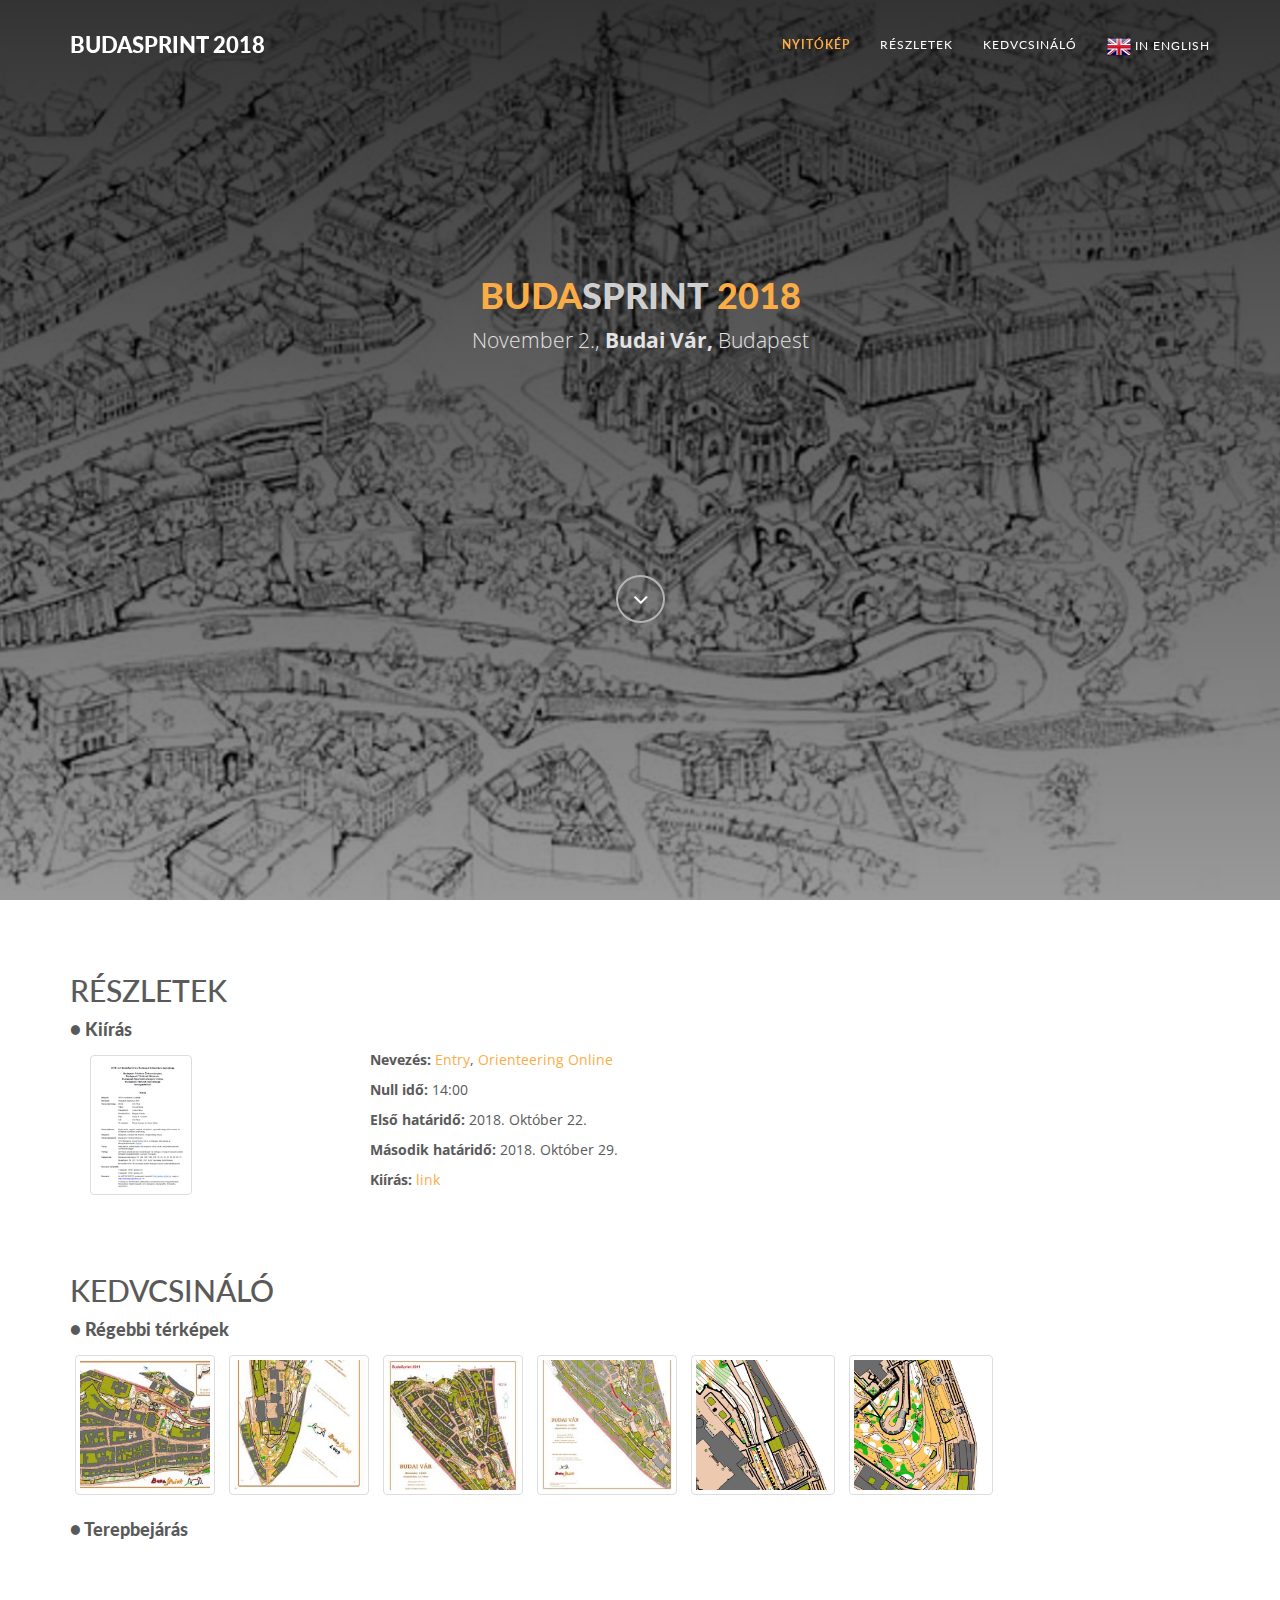
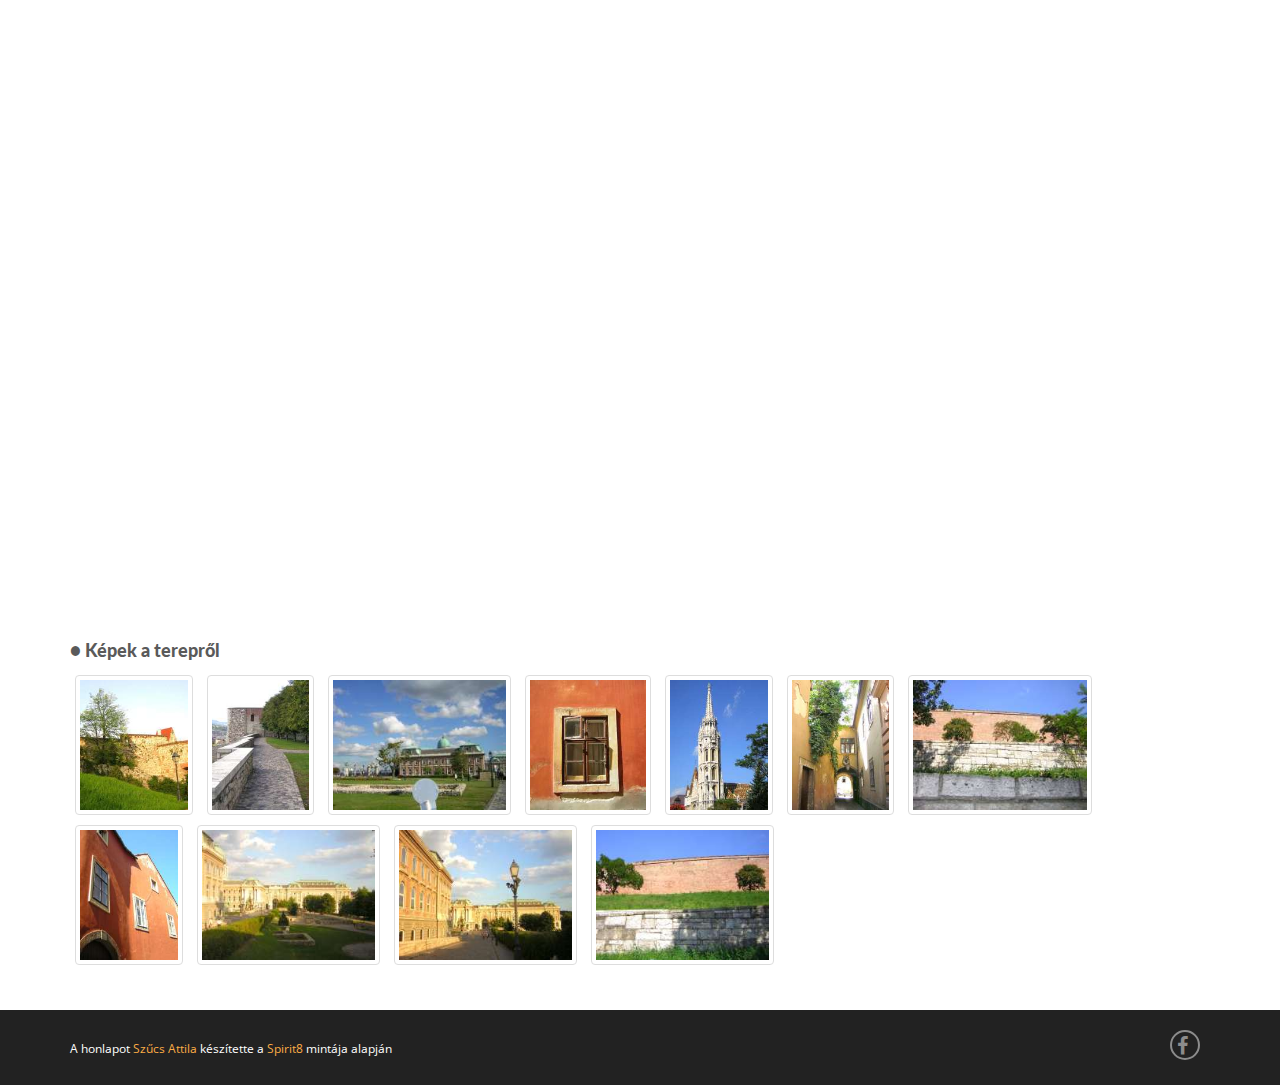
==== magyar.html @ cf98132f "Add bulletin1" ====
<!DOCTYPE html>
<html lang="en">
  <head>
    <!-- Basic Page Needs
    ================================================== -->
    <meta charset="utf-8">
    <!--[if IE]><meta http-equiv="x-ua-compatible" content="IE=9" /><![endif]-->
    <meta name="viewport" content="width=device-width, initial-scale=1">
    <title>Budasprint 2018</title>
    <meta name="description" content="Budasprint: kétévente megrendezett tájfutó verseny a Budai várban. Szervező: Hidekúti Spartacus SKE (HSP)">
    <meta name="keywords" content="orienteering, tájfutás, HSP, Hidegkúti Spartacus, Budasprint">
    <meta name="author" content="medvekoma.net">
    
    <!-- Favicons
    ================================================== -->
    <link rel="shortcut icon" href="img/favicon.ico" type="image/x-icon">
    <link rel="apple-touch-icon" href="img/apple-touch-icon.png">
    <link rel="apple-touch-icon" sizes="72x72" href="img/apple-touch-icon-72x72.png">
    <link rel="apple-touch-icon" sizes="114x114" href="img/apple-touch-icon-114x114.png">

    <!-- Bootstrap -->
    <link rel="stylesheet" type="text/css"  href="css/bootstrap.css">
    <link rel="stylesheet" type="text/css" href="fonts/font-awesome/css/font-awesome.css">

    <!-- Slider
    ================================================== -->
    <link href="css/owl.carousel.css" rel="stylesheet" media="screen">
    <link href="css/owl.theme.css" rel="stylesheet" media="screen">

    <!-- Stylesheet
    ================================================== -->
    <link rel="stylesheet" type="text/css"  href="css/style.css">
    <link rel="stylesheet" type="text/css" href="css/responsive.css">

    <link href='http://fonts.googleapis.com/css?family=Lato:100,300,400,700,900,100italic,300italic,400italic,700italic,900italic' rel='stylesheet' type='text/css'>
    <link href='http://fonts.googleapis.com/css?family=Open+Sans:300italic,400italic,600italic,700italic,800italic,700,300,600,800,400' rel='stylesheet' type='text/css'>
	
	<!-- image gallery -->
	<link rel="stylesheet" href="css/blueimp-gallery.min.css">

    <script type="text/javascript" src="js/modernizr.custom.js"></script>

    <!-- HTML5 shim and Respond.js for IE8 support of HTML5 elements and media queries -->
    <!-- WARNING: Respond.js doesn't work if you view the page via file:// -->
    <!--[if lt IE 9]>
      <script src="https://oss.maxcdn.com/html5shiv/3.7.2/html5shiv.min.js"></script>
      <script src="https://oss.maxcdn.com/respond/1.4.2/respond.min.js"></script>
    <![endif]-->
  </head>
  <body>
    <!-- Navigation
    ==========================================-->
    <nav id="tf-menu" class="navbar navbar-default navbar-fixed-top">
      <div class="container">
        <!-- Brand and toggle get grouped for better mobile display -->
        <div class="navbar-header">
          <button type="button" class="navbar-toggle collapsed" data-toggle="collapse" data-target="#bs-example-navbar-collapse-1">
            <span class="sr-only">Toggle navigation</span>
            <span class="icon-bar"></span>
            <span class="icon-bar"></span>
            <span class="icon-bar"></span>
          </button>
          <a class="navbar-brand" href="magyar.html">Budasprint 2018</a>
        </div>

        <!-- Collect the nav links, forms, and other content for toggling -->
        <div class="collapse navbar-collapse" id="bs-example-navbar-collapse-1">
          <ul class="nav navbar-nav navbar-right">
            <li><a href="#tf-home" class="page-scroll">Nyitókép</a></li>
			  <!--
                          <li><a href="#tf-bulletin1" class="page-scroll">Értesítő</a></li>
                          <li><a href="#tf-entry" class="page-scroll">Nevezés</a></li>
                          <li><a href="#tf-bulletin2" class="page-scroll">Bulletin 2</a></li>
                          <li><a href="#tf-startlists" class="page-scroll">Start lists</a></li>
            <li><a href="http://mtfsz.hu/versenyinfo/11559_i_bs_eredmeny.html" target="_blank" class="page-scroll">Eredmények</a></li>
              -->
			  <li><a href="#tf-bulletin" class="page-scroll">Részletek</a></li>
            <li><a href="#tf-teaser" class="page-scroll">Kedvcsináló</a></li>
            <li><a href="index.html">
				<img src="img/uk.png" height="24px" alt=""/>
				In English
			</a></li>
          </ul>
        </div><!-- /.navbar-collapse -->
      </div><!-- /.container-fluid -->
    </nav>

    <!-- Home Page
    ==========================================-->
    <div id="tf-home" class="text-center">
        <div class="overlay">
            <div class="content">
                <h1><strong><span class="color">Buda</span>sprint <span class="color">2018</span></strong></h1>
                <p class="lead">November 2., <strong>Budai Vár, </strong>Budapest<strong></strong></p>
                <a href="#tf-start" class="fa fa-angle-down page-scroll"></a>
            </div>
        </div>
    </div>
	
	<!-- dummy Start node, keep it first -->
	<div id="tf-start">
	</div>

	<!-- Bulletin Section
    ==========================================-->
	<div id="tf-bulletin" class="menu-item">
		<div class="overlay">
			<div class="container">
				<div class="row">
					<div class="col-md-12">
						<h2>Részletek</h2>
					</div>
				</div>
				<div class="row">
					<div class="col-md-12">
						<h3 id="bulletin1"> ● Kiírás</h3>
						<div class="col-md-3">
							<a href="docs/bs2018_magyar1.pdf" target="_blank">
								<img src="img/document.png" class="img-thumbnail">
							</a>
						</div>
						<div class="col-md-9">
							<p><b>Nevezés:</b>
								<a href="http://nevezes.mtfsz.hu/index.php?page=414&event=6461" target="_blank">Entry</a>,
								<a href="http://www.orienteeringonline.net/CompetitionBasicInfo.aspx?CompetitionID=4037"
								   target="_blank">Orienteering Online</a>
							</p>
							<p><b>Null idő:</b> 14:00</p>
							<p><b>Első határidő:</b> 2018. Október 22.</p>
							<p><b>Második határidő:</b> 2018. Október 29.</p>
							<p><b>Kiírás:</b> <a href="docs/bs2018_magyar1.pdf" target="_blank">link</a></p>
						</div>
					</div>
				</div>
			</div>
		</div>
	</div>

    <!-- Teaser Section
    ==========================================-->
    <div id="tf-teaser" class="menu-item">
       <div class="overlay">
            <div class="container">
				<div class="row">
					<div class="col-md-12">
						<h2>Kedvcsináló</h2>
					</div>
				</div>
				<div class="row">
					<div class="col-md-12">
						<h3> ● Régebbi térképek</h3>
						<div id="maps">
							<a href="img/maps/map2007.jpg" title="Budasprint 2007" data-gallery="map">
								<img class="img-thumbnail" src="img/maps/tnail2007.jpg" alt="Budasprint 2007">
							</a>
							<a href="img/maps/map2009.jpg" title="Budasprint 2009" data-gallery="map">
								<img class="img-thumbnail" src="img/maps/tnail2009.jpg" alt="Budasprint 2009">
							</a>
							<a href="img/maps/map2011.jpg" title="Budasprint 2011" data-gallery="map">
								<img class="img-thumbnail" src="img/maps/tnail2011.jpg" alt="Budasprint 2011">
							</a>
							<a href="img/maps/map2013.jpg" title="Budasprint 2013" data-gallery="map">
								<img class="img-thumbnail" src="img/maps/tnail2013.jpg" alt="Budasprint 2013">
							</a>
							<a href="img/maps/cut01.jpg" title="Detail 1" data-gallery="map">
								<img class="img-thumbnail" src="img/maps/cut01.jpg" alt="Detail 1">
							</a>
							<a href="img/maps/cut02.jpg" title="Detail 2" data-gallery="map">
								<img class="img-thumbnail" src="img/maps/cut02.jpg" alt="Detail 2">
							</a>
						</div>
					</div>
				</div>
				<div class="row">
					<div class="col-md-12">
						<h3> ● Terepbejárás</h3>
						<div class="video-container">
							<iframe width="560" height="315" src="https://www.youtube.com/embed/K4VAAgcFV8A" frameborder="0" allowfullscreen></iframe>
						</div>
					</div>
				</div>
				<div class="row">
					<div class="col-md-12">
						<h3> ● Képek a terepről</h3>
						<div id="links">
							<a href="img/album1/kk01.jpg" title="Budasprint" data-gallery>
								<img class="img-thumbnail" src="img/album1/thumbnails/kk01.jpg" alt="Budasprint">
							</a>
							<a href="img/album1/kk02.jpg" title="Budasprint" data-gallery>
								<img class="img-thumbnail" src="img/album1/thumbnails/kk02.jpg" alt="Budasprint">
							</a>
							<a href="img/album1/kk03.jpg" title="Budasprint" data-gallery>
								<img class="img-thumbnail" src="img/album1/thumbnails/kk03.jpg" alt="Budasprint">
							</a>
							<a href="img/album1/kk04.jpg" title="Budasprint" data-gallery>
								<img class="img-thumbnail" src="img/album1/thumbnails/kk04.jpg" alt="Budasprint">
							</a>
							<a href="img/album1/kk05.jpg" title="Budasprint" data-gallery>
								<img class="img-thumbnail" src="img/album1/thumbnails/kk05.jpg" alt="Budasprint">
							</a>
							<a href="img/album1/kk06.jpg" title="Budasprint" data-gallery>
								<img class="img-thumbnail" src="img/album1/thumbnails/kk06.jpg" alt="Budasprint">
							</a>
							<a href="img/album1/kk07.jpg" title="Budasprint" data-gallery>
								<img class="img-thumbnail" src="img/album1/thumbnails/kk07.jpg" alt="Budasprint">
							</a>
							<a href="img/album1/kk08.jpg" title="Budasprint" data-gallery>
								<img class="img-thumbnail" src="img/album1/thumbnails/kk08.jpg" alt="Budasprint">
							</a>
							<a href="img/album1/kk10.jpg" title="Budasprint" data-gallery>
								<img class="img-thumbnail" src="img/album1/thumbnails/kk10.jpg" alt="Budasprint">
							</a>
							<a href="img/album1/kk13.jpg" title="Budasprint" data-gallery>
								<img class="img-thumbnail" src="img/album1/thumbnails/kk13.jpg" alt="Budasprint">
							</a>
							<a href="img/album1/kk14.jpg" title="Budasprint" data-gallery>
								<img class="img-thumbnail" src="img/album1/thumbnails/kk14.jpg" alt="Budasprint">
							</a>
						</div>
					</div>
				</div>
			</div>
        </div>
    </div>

    <nav id="footer">
        <div class="container">
            <div class="pull-left fnav">
                <p>A honlapot <a href="http://medvekoma.net">Szűcs Attila</a> készítette a <a href="https://shapebootstrap.net/item/1524983-spirit8-free-bootstrap-html-template">Spirit8</a> mintája alapján</p>
            </div>
            <div class="pull-right fnav">
                <ul class="footer-social">
                    <li><a href="https://www.facebook.com/hidegkuti.spartacus?fref=ts"><i class="fa fa-facebook"></i></a></li>
					<!--
                    <li><a href="#"><i class="fa fa-dribbble"></i></a></li>
                    <li><a href="#"><i class="fa fa-google-plus"></i></a></li>
                    <li><a href="#"><i class="fa fa-twitter"></i></a></li>
					-->
                </ul>
            </div>
        </div>
    </nav>

	<!-- The Gallery as lightbox dialog, should be a child element of the document body -->
	<div id="blueimp-gallery" class="blueimp-gallery blueimp-gallery-controls">
		<div class="slides"></div>
		<h3 class="title"></h3>
		<a class="prev">‹</a>
		<a class="next">›</a>
		<a class="close">×</a>
		<a class="play-pause"></a>
		<ol class="indicator"></ol>
	</div>

    <!-- jQuery (necessary for Bootstrap's JavaScript plugins) -->
    <script src="https://ajax.googleapis.com/ajax/libs/jquery/1.11.1/jquery.min.js"></script>
    <script type="text/javascript" src="js/jquery.1.11.1.js"></script>
    <!-- Include all compiled plugins (below), or include individual files as needed -->
    <script type="text/javascript" src="js/bootstrap.js"></script>
    <script type="text/javascript" src="js/SmoothScroll.js"></script>
    <script type="text/javascript" src="js/jquery.isotope.js"></script>

    <script src="js/owl.carousel.js"></script>

    <!-- Javascripts
    ================================================== -->
    <script type="text/javascript" src="js/main.js"></script>
	
	<!-- image gallery -->
	<script src="js/blueimp-gallery.min.js"></script>
	
	<script>
	function lightboxClick(event) {
		event = event || window.event;
		var target = event.target || event.srcElement,
			link = target.src ? target.parentNode : target,
			options = {index: link, event: event},
			links = this.getElementsByTagName('a');
		blueimp.Gallery(links, options);
	};
		
	document.getElementById('links').onclick = lightboxClick;
	document.getElementById('maps').onclick = lightboxClick;
	</script>

  </body>
</html>
---- css/style.css ----
@import url(http://fonts.googleapis.com/css?family=Lato:100,300,400,700,900,100italic,300italic,400italic,700italic,900italic);
@import url(http://fonts.googleapis.com/css?family=Open+Sans:300italic,400italic,600italic,700italic,800italic,700,300,600,800,400);

body, html{
	font-family: 'Lato', sans-serif;
	text-rendering: optimizeLegibility !important;
	-webkit-font-smoothing: antialiased !important;
	color: #5a5a5a;
}

.img-thumbnail{
	height: 140px;
	margin: 5px;
}

.video-container {
    position: relative;
    padding-bottom: 56.25%;
    padding-top: 30px; height: 0; overflow: hidden;
}
 
.video-container iframe,
.video-container object,
.video-container embed {
    position: absolute;
    top: 0;
    left: 0;
    width: 100%;
    height: 100%;
}

h1{
	text-transform: uppercase;
}
h1 strong{
	font-weight: 900;
}
h2{
	text-transform: uppercase;
	line-height: 20px;
	margin:  0;
}
h3{
font-size: 18px;
font-weight: 900;
}
h4{
	text-transform: uppercase;
}
h5{
	text-transform: uppercase;
	font-weight: 700;
	line-height: 20px;
}
p{
	font-family: 'Open Sans', sans-serif;
}
p.intro{
	font-size: 16px;
	margin: 12px 0 0;
	line-height: 24px;
	font-family: 'Open Sans', sans-serif;
}
a{ color: #FCAC45;}
a:hover,
a:focus{
	text-decoration: none;
	color: #FCAC45;
}

.section-title hr{
	border-color: #fcac45;
	border-width: 4px;
	width: 60px;
	float: left;
	clear: both;
}
.clearfix:after {
     visibility: hidden;
     display: block;
     font-size: 0;
     content: " ";
     clear: both;
     height: 0;
     }
.clearfix { display: inline-block; }
* html .clearfix { height: 1%; }
.clearfix { display: block; }
ul, ol{
	padding: 0;
	webkit-padding: 0;
	moz-padding: 0;
}
/* Navigation */
#tf-menu {
	padding: 20px;
	transition: all 0.8s;
}
#tf-menu.navbar-default {
	background-color: rgba(248, 248, 248, 0);
	border-color: rgba(231, 231, 231, 0);
}
#tf-menu a.navbar-brand {
text-transform: uppercase;
font-size: 22px;
color: #fff;
font-weight: 900;
}

#tf-menu.navbar-default .navbar-nav > li > a {
	text-transform: uppercase;
	color: #FFF;
	font-size: 12px;
	letter-spacing: 1px;
}
.on {
	background-color: #222222 !important;
	padding: 0 !important;
}
.navbar-default .navbar-nav > .active > a, 
.navbar-default .navbar-nav > .active > a:hover, 
.navbar-default .navbar-nav > .active > a:focus {
	color: #FCAC45 !important;
	background-color: transparent;
	font-weight: 700;
}

.navbar-toggle {
	border-radius: 0;
	}
.navbar-default .navbar-toggle:hover, 
.navbar-default .navbar-toggle:focus {
	background-color: #FCAC45;
	border-color: #FCAC45;
	}
.navbar-default .navbar-toggle:hover>.icon-bar {
	background-color: #FFF;
	}
/* Home Style */
#tf-home{
	background: url(../img/home.jpg);
	background-size: cover;
	background-position: center;
	background-attachment: fixed;
	background-repeat: no-repeat;
	color: #cfcfcf;
}

#tf-home .overlay{
	background: -moz-linear-gradient(top,  rgba(0,0,0,0.8) 0%, rgba(0,0,0,0.73) 17%, rgba(0,0,0,0.66) 35%, rgba(0,0,0,0.55) 62%, rgba(0,0,0,0.4) 100%); /* FF3.6+ */
	background: -webkit-gradient(linear, left top, left bottom, color-stop(0%,rgba(0,0,0,0.8)), color-stop(17%,rgba(0,0,0,0.73)), color-stop(35%,rgba(0,0,0,0.66)), color-stop(62%,rgba(0,0,0,0.55)), color-stop(100%,rgba(0,0,0,0.4))); /* Chrome,Safari4+ */
	background: -webkit-linear-gradient(top,  rgba(0,0,0,0.8) 0%,rgba(0,0,0,0.73) 17%,rgba(0,0,0,0.66) 35%,rgba(0,0,0,0.55) 62%,rgba(0,0,0,0.4) 100%); /* Chrome10+,Safari5.1+ */
	background: -o-linear-gradient(top,  rgba(0,0,0,0.8) 0%,rgba(0,0,0,0.73) 17%,rgba(0,0,0,0.66) 35%,rgba(0,0,0,0.55) 62%,rgba(0,0,0,0.4) 100%); /* Opera 11.10+ */
	background: -ms-linear-gradient(top,  rgba(0,0,0,0.8) 0%,rgba(0,0,0,0.73) 17%,rgba(0,0,0,0.66) 35%,rgba(0,0,0,0.55) 62%,rgba(0,0,0,0.4) 100%); /* IE10+ */
	background: linear-gradient(to bottom,  rgba(0,0,0,0.8) 0%,rgba(0,0,0,0.73) 17%,rgba(0,0,0,0.66) 35%,rgba(0,0,0,0.55) 62%,rgba(0,0,0,0.4) 100%); /* W3C */
	filter: progid:DXImageTransform.Microsoft.gradient( startColorstr='#cc000000', endColorstr='#66000000',GradientType=0 ); /* IE6-9 */
	height: 940px;
	background-attachment: fixed;
}
#tf-home p.lead{
	color: #e3e3e3;
}

.content{
	position: relative;
	padding: 20% 0 0;
}

.color{
	color: #fcac45;
}

a.fa.fa-angle-down {
	padding: 10px 15px;
	color: #fff;
	border: 2px solid #b4b4b4;
	border-radius: 50%;
	font-size: 24px;
	margin-top: 200px;
	transition: all 0.5s;
}
a.fa.fa-angle-down:hover{
	background: #fcac45;
	color: #ffffff;
	border: 2px solid #fcac45;
}

.menu-item {
	padding: 40px 0;	
}

ul.about-list{ margin: 30px 0 0 ;}
ul.about-list li{
	display: block;
	font-size: 16px;
	line-height: 30px;
	font-family: 'Open Sans', sans-serif;
}
ul.about-list li span{ 
	margin-right: 10px;
}

/* Team Section */
#tf-team{
	background: url(../img/03.jpg);
	background-size: cover;
	background-position: center;
	background-attachment: fixed;
	background-repeat: no-repeat;
	color: #ffffff;
}
#tf-team .overlay{
	background: -moz-linear-gradient(top,  rgba(0,0,0,0.8) 0%, rgba(0,0,0,0.73) 17%, rgba(0,0,0,0.66) 35%, rgba(0,0,0,0.55) 62%, rgba(0,0,0,0.4) 100%); /* FF3.6+ */
	background: -webkit-gradient(linear, left top, left bottom, color-stop(0%,rgba(0,0,0,0.8)), color-stop(17%,rgba(0,0,0,0.73)), color-stop(35%,rgba(0,0,0,0.66)), color-stop(62%,rgba(0,0,0,0.55)), color-stop(100%,rgba(0,0,0,0.4))); /* Chrome,Safari4+ */
	background: -webkit-linear-gradient(top,  rgba(0,0,0,0.8) 0%,rgba(0,0,0,0.73) 17%,rgba(0,0,0,0.66) 35%,rgba(0,0,0,0.55) 62%,rgba(0,0,0,0.4) 100%); /* Chrome10+,Safari5.1+ */
	background: -o-linear-gradient(top,  rgba(0,0,0,0.8) 0%,rgba(0,0,0,0.73) 17%,rgba(0,0,0,0.66) 35%,rgba(0,0,0,0.55) 62%,rgba(0,0,0,0.4) 100%); /* Opera 11.10+ */
	background: -ms-linear-gradient(top,  rgba(0,0,0,0.8) 0%,rgba(0,0,0,0.73) 17%,rgba(0,0,0,0.66) 35%,rgba(0,0,0,0.55) 62%,rgba(0,0,0,0.4) 100%); /* IE10+ */
	background: linear-gradient(to bottom,  rgba(0,0,0,0.8) 0%,rgba(0,0,0,0.73) 17%,rgba(0,0,0,0.66) 35%,rgba(0,0,0,0.55) 62%,rgba(0,0,0,0.4) 100%); /* W3C */
	filter: progid:DXImageTransform.Microsoft.gradient( startColorstr='#cc000000', endColorstr='#66000000',GradientType=0 ); /* IE6-9 */
	height: auto;
	background-attachment: fixed;
	padding: 80px 0;
}
.section-title.center{
	padding: 30px 0;
}
.section-title h2,
.section-title.center h2{
	font-weight: 300;
}
.section-title.center .line{
	border-top: 4px solid #fcac45;
	height: 10px;
	width: 60px;
	text-align: center;
	margin: 0 auto;
	margin-top: 20px;
}

.section-title.center hr {
	border-top: 4px solid rgba(252, 172, 69, 0.34);
	width: 40px;
	text-align: center;
	margin-top: 10px;
	position: relative;
	left: 17%;
}
#team{ margin: 0 auto}
#team .item{
    padding: 0;
    margin: 15px;
    color: #FFF;
    text-align: center;
}

img.img-circle.team-img {
	width: 120px;
	height: 120px;
	border: 4px solid transparent;
	transition: all 0.5s;
}
#tf-team .item .thumbnail:hover>img.img-circle.team-img{
	border: 4px solid #FCAC45;
}
#tf-team .thumbnail {
	background: transparent;
	border: 0;
}

#tf-team .thumbnail .caption {
	padding: 9px;
	color: #F2F2F2;
}

.owl-theme .owl-controls .owl-page span {
	display: block;
	width: 10px;
	height: 10px;
	margin: 5px 7px;
	filter: Alpha(Opacity=1);
	opacity: 1;
	-webkit-border-radius: 0;
	-moz-border-radius: 20px;
	border-radius: 0;
	background: #FFFFFF;
	transition: all 0.5s;
}

.owl-theme .owl-controls .owl-page.active span, 
.owl-theme .owl-controls.clickable .owl-page:hover span {
	filter: Alpha(Opacity=100);
	opacity: 1;
	background: #FCAC45;
}
.owl-theme .owl-controls .owl-page.active span{
	background: #FCAC45;
}

/* Services Section */
#tf-services{
	padding: 80px 0;
}

.space{
	margin-top: 40px;
}

#tf-services i.fa {
	font-size: 40px;
	border: 4px solid #FCAC45;
	width: 100px;
	height: 100px;
	padding: 27px 25px;
	margin-bottom: 10px;
	border-radius: 50%;
	transition: all 0.5s;
}

#tf-services i.fa.fa-mobile{
	font-size: 50px;
	padding: 20px 25px;
}

#tf-services .service:hover>i.fa{
	background: #FCAC45;
	color: #ffffff;
}

/* Clients Section */
#tf-maps2{
	background: url(../img/04.jpg);
	background-size: cover;
	background-position: center;
	background-attachment: fixed;
	background-repeat: no-repeat;
	color: #ffffff;
}

#tf-clients .overlay{
	background: -moz-linear-gradient(top,  rgba(0,0,0,0.8) 0%, rgba(0,0,0,0.73) 17%, rgba(0,0,0,0.66) 35%, rgba(0,0,0,0.55) 62%, rgba(0,0,0,0.4) 100%); /* FF3.6+ */
	background: -webkit-gradient(linear, left top, left bottom, color-stop(0%,rgba(0,0,0,0.8)), color-stop(17%,rgba(0,0,0,0.73)), color-stop(35%,rgba(0,0,0,0.66)), color-stop(62%,rgba(0,0,0,0.55)), color-stop(100%,rgba(0,0,0,0.4))); /* Chrome,Safari4+ */
	background: -webkit-linear-gradient(top,  rgba(0,0,0,0.8) 0%,rgba(0,0,0,0.73) 17%,rgba(0,0,0,0.66) 35%,rgba(0,0,0,0.55) 62%,rgba(0,0,0,0.4) 100%); /* Chrome10+,Safari5.1+ */
	background: -o-linear-gradient(top,  rgba(0,0,0,0.8) 0%,rgba(0,0,0,0.73) 17%,rgba(0,0,0,0.66) 35%,rgba(0,0,0,0.55) 62%,rgba(0,0,0,0.4) 100%); /* Opera 11.10+ */
	background: -ms-linear-gradient(top,  rgba(0,0,0,0.8) 0%,rgba(0,0,0,0.73) 17%,rgba(0,0,0,0.66) 35%,rgba(0,0,0,0.55) 62%,rgba(0,0,0,0.4) 100%); /* IE10+ */
	background: linear-gradient(to bottom,  rgba(0,0,0,0.8) 0%,rgba(0,0,0,0.73) 17%,rgba(0,0,0,0.66) 35%,rgba(0,0,0,0.55) 62%,rgba(0,0,0,0.4) 100%); /* W3C */
	filter: progid:DXImageTransform.Microsoft.gradient( startColorstr='#cc000000', endColorstr='#66000000',GradientType=0 ); /* IE6-9 */
	padding: 80px 0;
	background-attachment: fixed;
}

#clients .item{
    padding: 0;
    margin: 35px;
    color: #FFF;
    text-align: center;
}
/* Gallery Section 
==============================*/
#tf-works{
	padding: 80px 0;
}
.categories{ 
	padding: 10px 0;
}
ul.cat li{
	display: inline-block;
}
#tf-works li.pull-right {
	margin-top: 10px;
}
ol.type li{
	display: inline-block;
	margin-left: 20px;
}
ol.type li:after{
	content: ' | ';
	margin-left: 20px;
}
ol.type li:last-child:after { content: ''; }
ol.type li a{ color: #222222}
ol.type li a.active { font-weight: 700; }
.isotope-item { z-index: 2 }
.isotope-hidden.isotope-item { z-index: 1 }
.isotope,
.isotope .isotope-item {
    /* change duration value to whatever you like */
    -webkit-transition-duration: 0.8s;
    -moz-transition-duration: 0.8s;
    transition-duration: 0.8s;
}
.isotope-item {
    margin-right: -1px;
    -webkit-backface-visibility: hidden;
    backface-visibility: hidden;
}
.isotope {
    -webkit-backface-visibility: hidden;
    backface-visibility: hidden;
    -webkit-transition-property: height, width;
    -moz-transition-property: height, width;
    transition-property: height, width;
}
.isotope .isotope-item {
    -webkit-backface-visibility: hidden;
    backface-visibility: hidden;
    -webkit-transition-property: -webkit-transform, opacity;
    -moz-transition-property: -moz-transform, opacity;
    transition-property: transform, opacity;
}
.portfolio-item{
	margin-bottom: 30px;
}
.portfolio-item .hover-bg{
	height: 260px;
	overflow: hidden;
	position: relative;
}

.hover-bg .hover-text {
	position: absolute;
	text-align: center;
	margin: 0 auto;
	color: #ffffff;
	background: rgba(0, 0, 0, 0.66);
	padding: 25% 0;
	height: 100%;
	width: 100%;
	opacity: 0;
    transition: all 0.5s;
}
.hover-bg .hover-text>h4{
	opacity: 0;
	-webkit-transform: translateY(100%);
            transform: translateY(100%);
            transition: all 0.3s;
}
.hover-bg:hover .hover-text>h4{
	opacity: 1;
    -webkit-backface-visibility:hidden;
    -webkit-transform: translateY(0);
            transform: translateY(0);
}
.hover-bg .hover-text>i{
	opacity: 0;
	-webkit-transform: translateY(0);
            transform: translateY(0);
            transition: all 0.3s;
}
.hover-bg:hover .hover-text>i{
	opacity: 1;
    -webkit-backface-visibility:hidden;
   -webkit-transform: translateY(100%);
            transform: translateY(100%);
}
.hover-bg:hover .hover-text{
	opacity: 1;
}
#tf-works i.fa {
	height: 30px;
	width: 30px;
	border: 1px solid #FCAC45;
	font-size: 20px;
	padding: 5px;
	border-radius: 50%;
	color: #FCAC45;
}
/* Testimonials Section */
#tf-testimonials{
	background: url(../img/05.jpg);
	background-size: cover;
	background-position: center;
	background-attachment: fixed;
	background-repeat: no-repeat;
	color: #ffffff;
}

#tf-testimonials .overlay{
	background: -moz-linear-gradient(top,  rgba(0,0,0,0.8) 0%, rgba(0,0,0,0.73) 17%, rgba(0,0,0,0.66) 35%, rgba(0,0,0,0.55) 62%, rgba(0,0,0,0.4) 100%); /* FF3.6+ */
	background: -webkit-gradient(linear, left top, left bottom, color-stop(0%,rgba(0,0,0,0.8)), color-stop(17%,rgba(0,0,0,0.73)), color-stop(35%,rgba(0,0,0,0.66)), color-stop(62%,rgba(0,0,0,0.55)), color-stop(100%,rgba(0,0,0,0.4))); /* Chrome,Safari4+ */
	background: -webkit-linear-gradient(top,  rgba(0,0,0,0.8) 0%,rgba(0,0,0,0.73) 17%,rgba(0,0,0,0.66) 35%,rgba(0,0,0,0.55) 62%,rgba(0,0,0,0.4) 100%); /* Chrome10+,Safari5.1+ */
	background: -o-linear-gradient(top,  rgba(0,0,0,0.8) 0%,rgba(0,0,0,0.73) 17%,rgba(0,0,0,0.66) 35%,rgba(0,0,0,0.55) 62%,rgba(0,0,0,0.4) 100%); /* Opera 11.10+ */
	background: -ms-linear-gradient(top,  rgba(0,0,0,0.8) 0%,rgba(0,0,0,0.73) 17%,rgba(0,0,0,0.66) 35%,rgba(0,0,0,0.55) 62%,rgba(0,0,0,0.4) 100%); /* IE10+ */
	background: linear-gradient(to bottom,  rgba(0,0,0,0.8) 0%,rgba(0,0,0,0.73) 17%,rgba(0,0,0,0.66) 35%,rgba(0,0,0,0.55) 62%,rgba(0,0,0,0.4) 100%); /* W3C */
	filter: progid:DXImageTransform.Microsoft.gradient( startColorstr='#cc000000', endColorstr='#66000000',GradientType=0 ); /* IE6-9 */
	padding: 80px 0;
	background-attachment: fixed;
}
#testimonial {
	padding: 30px 0;
}
#testimonial .item{
    display: block;
    width: 100%;
    height: auto;
}

#testimonial .item p {
	font-weight: 400;
	margin: 30px 0;
	color: #d1d1d1;
}
/* Contact Section */
#tf-contact{
	padding: 80px 0;
}

label {
	float: left;
	font-size: 12px;
	font-weight: 400;
	font-family: 'Open Sans', sans-serif;
}
#tf-contact .form-control {
	display: block;
	width: 100%;
	padding: 6px 12px;
	font-size: 14px;
	line-height: 1.42857143;
	color: #555;
	background-color: #fff;
	background-image: none;
	border: 1px solid #ccc;
	border-radius: 2px;
	-webkit-box-shadow: none;
	box-shadow: none;
	-webkit-transition: none;
	-o-transition: none;
	transition: none;
}

#tf-contact .form-control:focus {
	border-color: inherit;
	outline: 0;
	-webkit-box-shadow: transparent;
	box-shadow: transparent;
}

button.btn.tf-btn.btn-default {
	float: right;
	background: #FCAC45;
	border: 0;
	border-radius: 0;
	padding: 10px 40px;
	color: #ffffff;
	text-transform: uppercase;
}

.btn:active, .btn.active {
	background-image: none;
	outline: 0;
	-webkit-box-shadow: none;
	box-shadow: none;
}

.btn:focus, 
.btn:active:focus, 
.btn.active:focus, 
.btn.focus, 
.btn:active.focus, 
.btn.active.focus {
	outline: thin dotted;
	outline: none;
	outline-offset: none;
}
/* Footer */
nav#footer{
	background: #222222;
	color: #ffffff;
	padding: 20px 0 15px 0;
}
nav#footer .fnav{ vertical-align: middle;}
ul.footer-social li{
	display: inline-block;
	margin-right: 10px;
}
nav#footer p{
	font-size: 12px;
	margin-top: 10px;
}
#footer i.fa {
	height: 30px;
	width: 30px;
	border: 2px solid #8c8c8c;
	font-size: 20px;
	padding: 4px 5px;
	border-radius: 50%;
	color: #8c8c8c;
	transition: all 0.5s;
}
#footer i.fa:hover{
	background: #FCAC45;
	border-color: #FCAC45;
	color: #ffffff;
---- css/responsive.css ----
@media (max-width: 768px){
  .content {
	padding: 40% 0 0;
	}
}

@media (max-width: 603px){
#tf-menu.navbar-default {
	background-color: rgba(0, 0, 0, 0.79);
	}
#tf-works li.pull-right, #tf-works li.pull-left {
    margin-top: 10px;
    float: none !important;
    text-align: center;
    display: block;
}
label{
    float: none !important
}
.pull-left.fnav,
.pull-right.fnav {
    float: none !important;
    text-align: center;
}

.hover-bg .hover-text {
    padding: 12% 10%;
}
}
@media (max-width: 360px){
.hover-bg .hover-text {
    padding: 22% 10%;
}
}
---- css/blueimp-gallery.min.css ----
@charset "UTF-8";.blueimp-gallery,.blueimp-gallery>.slides>.slide>.slide-content{position:absolute;top:0;right:0;bottom:0;left:0;-moz-backface-visibility:hidden}.blueimp-gallery>.slides>.slide>.slide-content{margin:auto;width:auto;height:auto;max-width:100%;max-height:100%;opacity:1}.blueimp-gallery{position:fixed;z-index:999999;overflow:hidden;background:#000;background:rgba(0,0,0,.9);opacity:0;display:none;direction:ltr;-ms-touch-action:none;touch-action:none}.blueimp-gallery-carousel{position:relative;z-index:auto;margin:1em auto;padding-bottom:56.25%;box-shadow:0 0 10px #000;-ms-touch-action:pan-y;touch-action:pan-y}.blueimp-gallery-display{display:block;opacity:1}.blueimp-gallery>.slides{position:relative;height:100%;overflow:hidden}.blueimp-gallery-carousel>.slides{position:absolute}.blueimp-gallery>.slides>.slide{position:relative;float:left;height:100%;text-align:center;-webkit-transition-timing-function:cubic-bezier(0.645,.045,.355,1);-moz-transition-timing-function:cubic-bezier(0.645,.045,.355,1);-ms-transition-timing-function:cubic-bezier(0.645,.045,.355,1);-o-transition-timing-function:cubic-bezier(0.645,.045,.355,1);transition-timing-function:cubic-bezier(0.645,.045,.355,1)}.blueimp-gallery,.blueimp-gallery>.slides>.slide>.slide-content{-webkit-transition:opacity .5s linear;-moz-transition:opacity .5s linear;-ms-transition:opacity .5s linear;-o-transition:opacity .5s linear;transition:opacity .5s linear}.blueimp-gallery>.slides>.slide-loading{background:url(../img/loading.gif) center no-repeat;background-size:64px 64px}.blueimp-gallery>.slides>.slide-loading>.slide-content{opacity:0}.blueimp-gallery>.slides>.slide-error{background:url(../img/error.png) center no-repeat}.blueimp-gallery>.slides>.slide-error>.slide-content{display:none}.blueimp-gallery>.prev,.blueimp-gallery>.next{position:absolute;top:50%;left:15px;width:40px;height:40px;margin-top:-23px;font-family:"Helvetica Neue",Helvetica,Arial,sans-serif;font-size:60px;font-weight:100;line-height:30px;color:#fff;text-decoration:none;text-shadow:0 0 2px #000;text-align:center;background:#222;background:rgba(0,0,0,.5);-webkit-box-sizing:content-box;-moz-box-sizing:content-box;box-sizing:content-box;border:3px solid #fff;-webkit-border-radius:23px;-moz-border-radius:23px;border-radius:23px;opacity:.5;cursor:pointer;display:none}.blueimp-gallery>.next{left:auto;right:15px}.blueimp-gallery>.close,.blueimp-gallery>.title{position:absolute;top:15px;left:15px;margin:0 40px 0 0;font-size:20px;line-height:30px;color:#fff;text-shadow:0 0 2px #000;opacity:.8;display:none}.blueimp-gallery>.close{padding:15px;right:15px;left:auto;margin:-15px;font-size:30px;text-decoration:none;cursor:pointer}.blueimp-gallery>.play-pause{position:absolute;right:15px;bottom:15px;width:15px;height:15px;background:url(../img/play-pause.png) 0 0 no-repeat;cursor:pointer;opacity:.5;display:none}.blueimp-gallery-playing>.play-pause{background-position:-15px 0}.blueimp-gallery>.prev:hover,.blueimp-gallery>.next:hover,.blueimp-gallery>.close:hover,.blueimp-gallery>.title:hover,.blueimp-gallery>.play-pause:hover{color:#fff;opacity:1}.blueimp-gallery-controls>.prev,.blueimp-gallery-controls>.next,.blueimp-gallery-controls>.close,.blueimp-gallery-controls>.title,.blueimp-gallery-controls>.play-pause{display:block;-webkit-transform:translateZ(0);-moz-transform:translateZ(0);-ms-transform:translateZ(0);-o-transform:translateZ(0);transform:translateZ(0)}.blueimp-gallery-single>.prev,.blueimp-gallery-left>.prev,.blueimp-gallery-single>.next,.blueimp-gallery-right>.next,.blueimp-gallery-single>.play-pause{display:none}.blueimp-gallery>.slides>.slide>.slide-content,.blueimp-gallery>.prev,.blueimp-gallery>.next,.blueimp-gallery>.close,.blueimp-gallery>.play-pause{-webkit-user-select:none;-khtml-user-select:none;-moz-user-select:none;-ms-user-select:none;user-select:none}body:last-child .blueimp-gallery>.slides>.slide-error{background-image:url(../img/error.svg)}body:last-child .blueimp-gallery>.play-pause{width:20px;height:20px;background-size:40px 20px;background-image:url(../img/play-pause.svg)}body:last-child .blueimp-gallery-playing>.play-pause{background-position:-20px 0}*+html .blueimp-gallery>.slides>.slide{min-height:300px}*+html .blueimp-gallery>.slides>.slide>.slide-content{position:relative}@charset "UTF-8";.blueimp-gallery>.indicator{position:absolute;top:auto;right:15px;bottom:15px;left:15px;margin:0 40px;padding:0;list-style:none;text-align:center;line-height:10px;display:none}.blueimp-gallery>.indicator>li{display:inline-block;width:9px;height:9px;margin:6px 3px 0;-webkit-box-sizing:content-box;-moz-box-sizing:content-box;box-sizing:content-box;border:1px solid transparent;background:#ccc;background:rgba(255,255,255,.25)center no-repeat;border-radius:5px;box-shadow:0 0 2px #000;opacity:.5;cursor:pointer}.blueimp-gallery>.indicator>li:hover,.blueimp-gallery>.indicator>.active{background-color:#fff;border-color:#fff;opacity:1}.blueimp-gallery-controls>.indicator{display:block;-webkit-transform:translateZ(0);-moz-transform:translateZ(0);-ms-transform:translateZ(0);-o-transform:translateZ(0);transform:translateZ(0)}.blueimp-gallery-single>.indicator{display:none}.blueimp-gallery>.indicator{-webkit-user-select:none;-khtml-user-select:none;-moz-user-select:none;-ms-user-select:none;user-select:none}*+html .blueimp-gallery>.indicator>li{display:inline}@charset "UTF-8";.blueimp-gallery>.slides>.slide>.video-content>img{position:absolute;top:0;right:0;bottom:0;left:0;margin:auto;width:auto;height:auto;max-width:100%;max-height:100%;-moz-backface-visibility:hidden}.blueimp-gallery>.slides>.slide>.video-content>video{position:absolute;top:0;left:0;width:100%;height:100%}.blueimp-gallery>.slides>.slide>.video-content>iframe{position:absolute;top:100%;left:0;width:100%;height:100%;border:none}.blueimp-gallery>.slides>.slide>.video-playing>iframe{top:0}.blueimp-gallery>.slides>.slide>.video-content>a{position:absolute;top:50%;right:0;left:0;margin:-64px auto 0;width:128px;height:128px;background:url(../img/video-play.png) center no-repeat;opacity:.8;cursor:pointer}.blueimp-gallery>.slides>.slide>.video-content>a:hover{opacity:1}.blueimp-gallery>.slides>.slide>.video-playing>a,.blueimp-gallery>.slides>.slide>.video-playing>img{display:none}.blueimp-gallery>.slides>.slide>.video-content>video{display:none}.blueimp-gallery>.slides>.slide>.video-playing>video{display:block}.blueimp-gallery>.slides>.slide>.video-loading>a{background:url(../img/loading.gif) center no-repeat;background-size:64px 64px}body:last-child .blueimp-gallery>.slides>.slide>.video-content:not(.video-loading)>a{background-image:url(../img/video-play.svg)}*+html .blueimp-gallery>.slides>.slide>.video-content{height:100%}*+html .blueimp-gallery>.slides>.slide>.video-content>a{left:50%;margin-left:-64px}
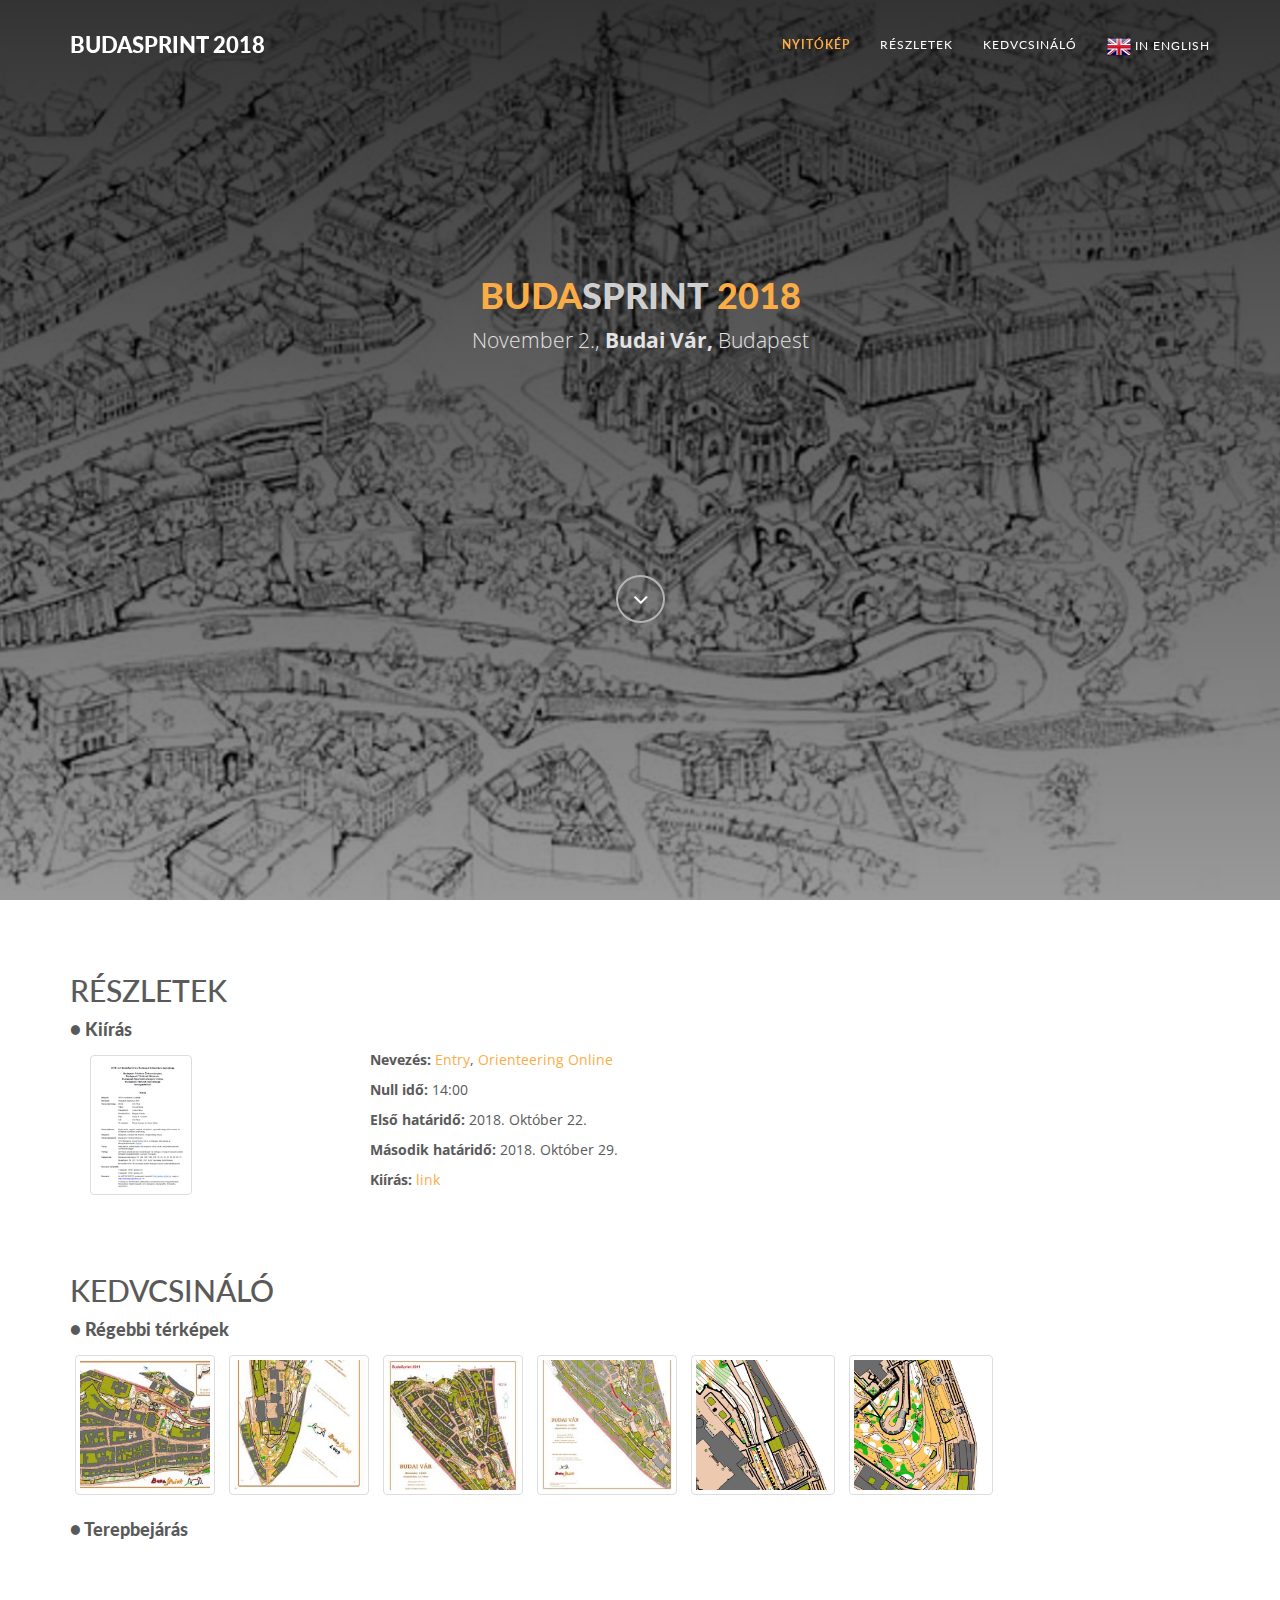
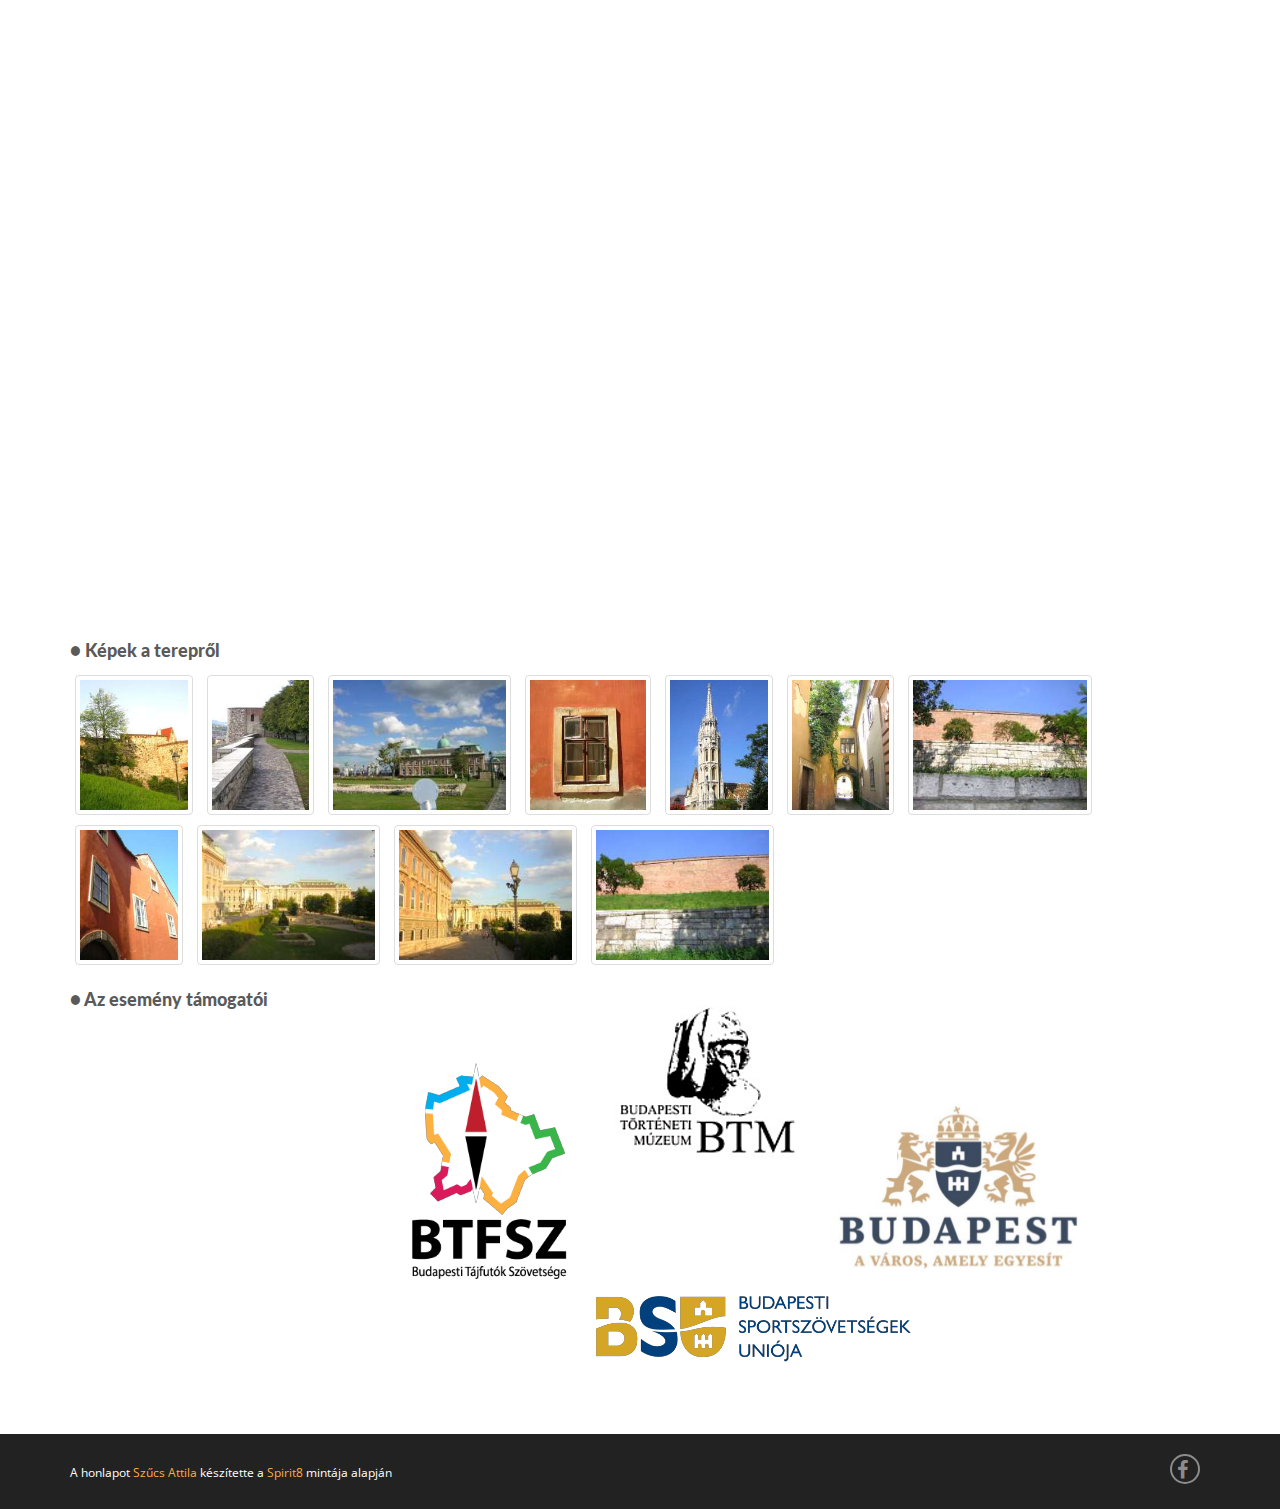
==== commit 44ba4f34: "Changes of Akos" ====
--- a/magyar.html
+++ b/magyar.html
@@ -115,7 +115,7 @@
 					<div class="col-md-12">
 						<h3 id="bulletin1"> ● Kiírás</h3>
 						<div class="col-md-3">
-							<a href="docs/bs2018_magyar1.pdf" target="_blank">
+							<a href="http://admin.mtfsz.hu/fajl/get/fajl_id/19738/tipus/render" target="_blank">
 								<img src="img/document.png" class="img-thumbnail">
 							</a>
 						</div>
@@ -128,7 +128,10 @@
 							<p><b>Null idő:</b> 14:00</p>
 							<p><b>Első határidő:</b> 2018. Október 22.</p>
 							<p><b>Második határidő:</b> 2018. Október 29.</p>
-							<p><b>Kiírás:</b> <a href="docs/bs2018_magyar1.pdf" target="_blank">link</a></p>
+							<p>
+								<b>Kiírás:</b>
+								<a href="http://admin.mtfsz.hu/fajl/get/fajl_id/19738/tipus/render" target="_blank">link</a>
+							</p>
 						</div>
 					</div>
 				</div>
@@ -217,6 +220,12 @@
 								<img class="img-thumbnail" src="img/album1/thumbnails/kk14.jpg" alt="Budasprint">
 							</a>
 						</div>
+					</div>
+				</div>
+				<div class="row">
+					<div class="col-md-12" style="display: flex;">
+						<h3> ● Az esemény támogatói</h3>
+						<img class="" src="img/supporters.png" title="Támogatóink" alt="Támogatóink" style="margin: 20px auto;" />
 					</div>
 				</div>
 			</div>
@@ -284,4 +293,4 @@
 	</script>
 
   </body>
-</html>+</html>
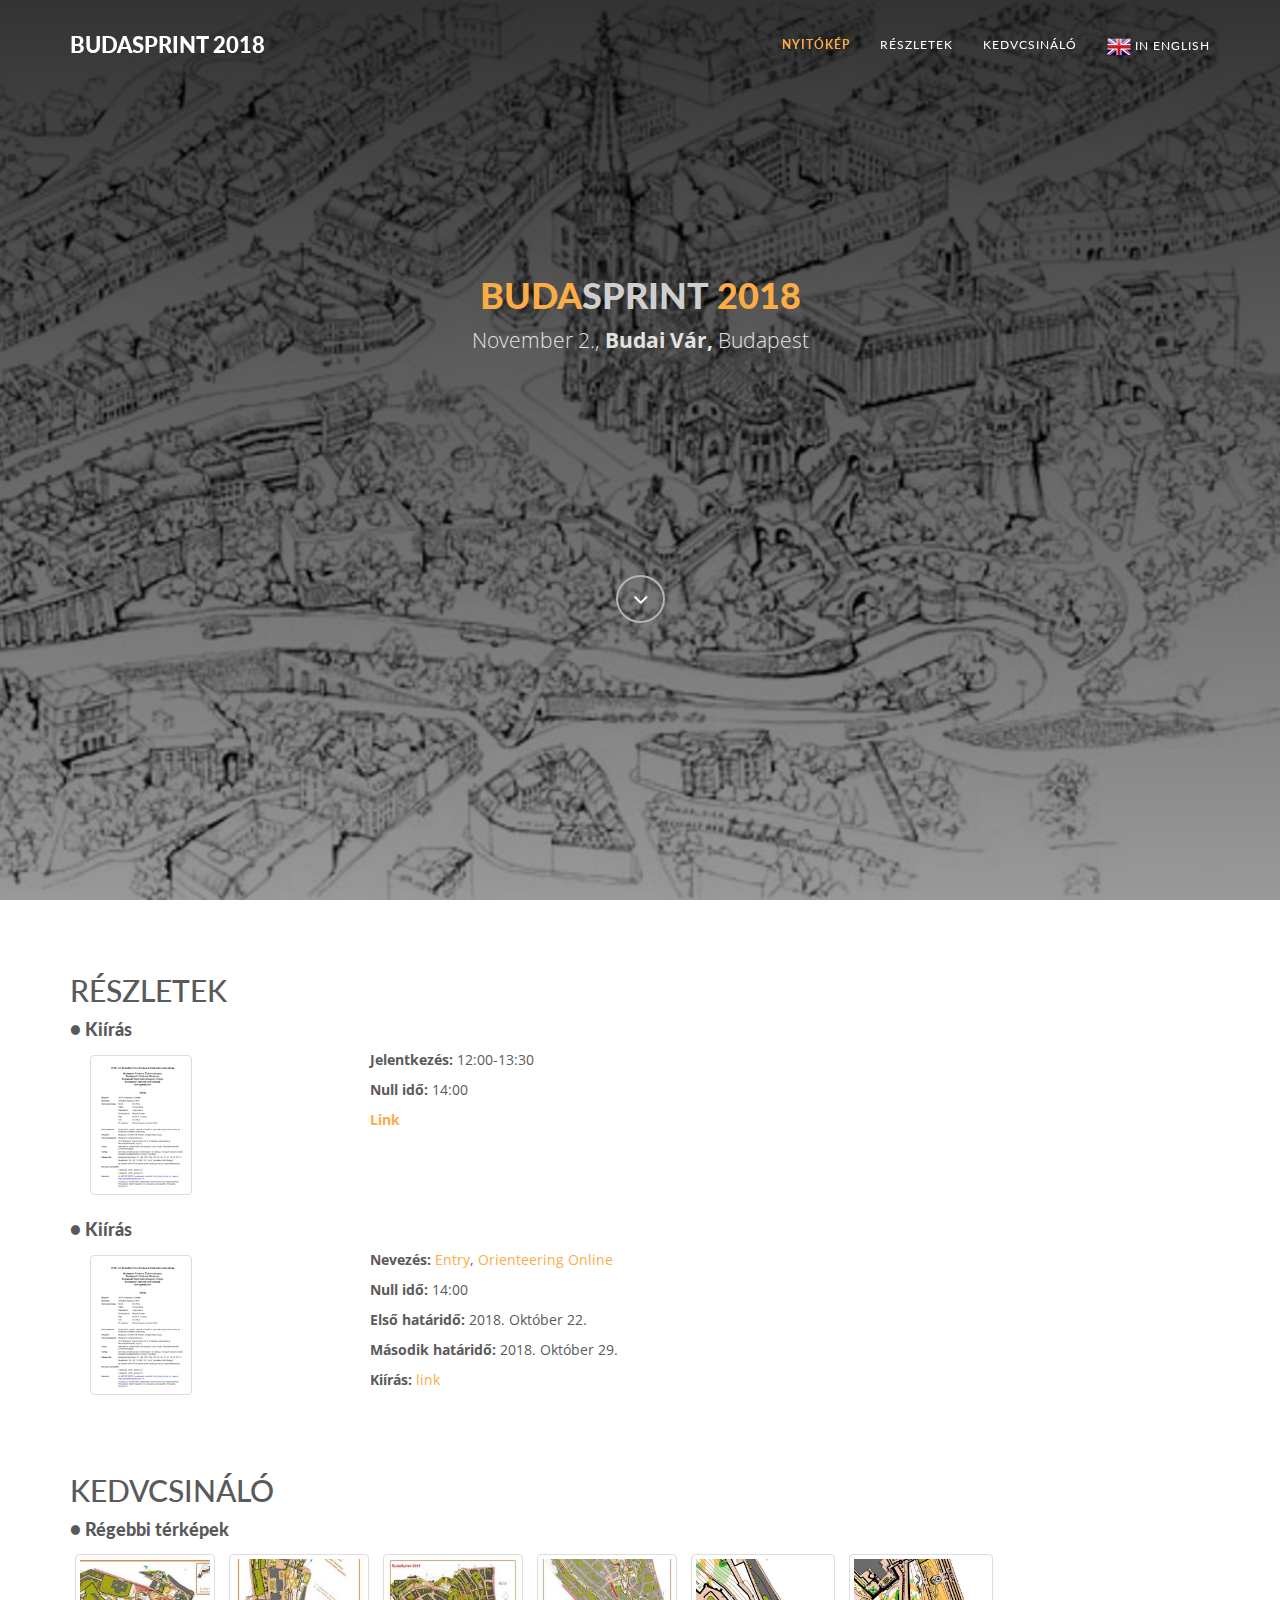
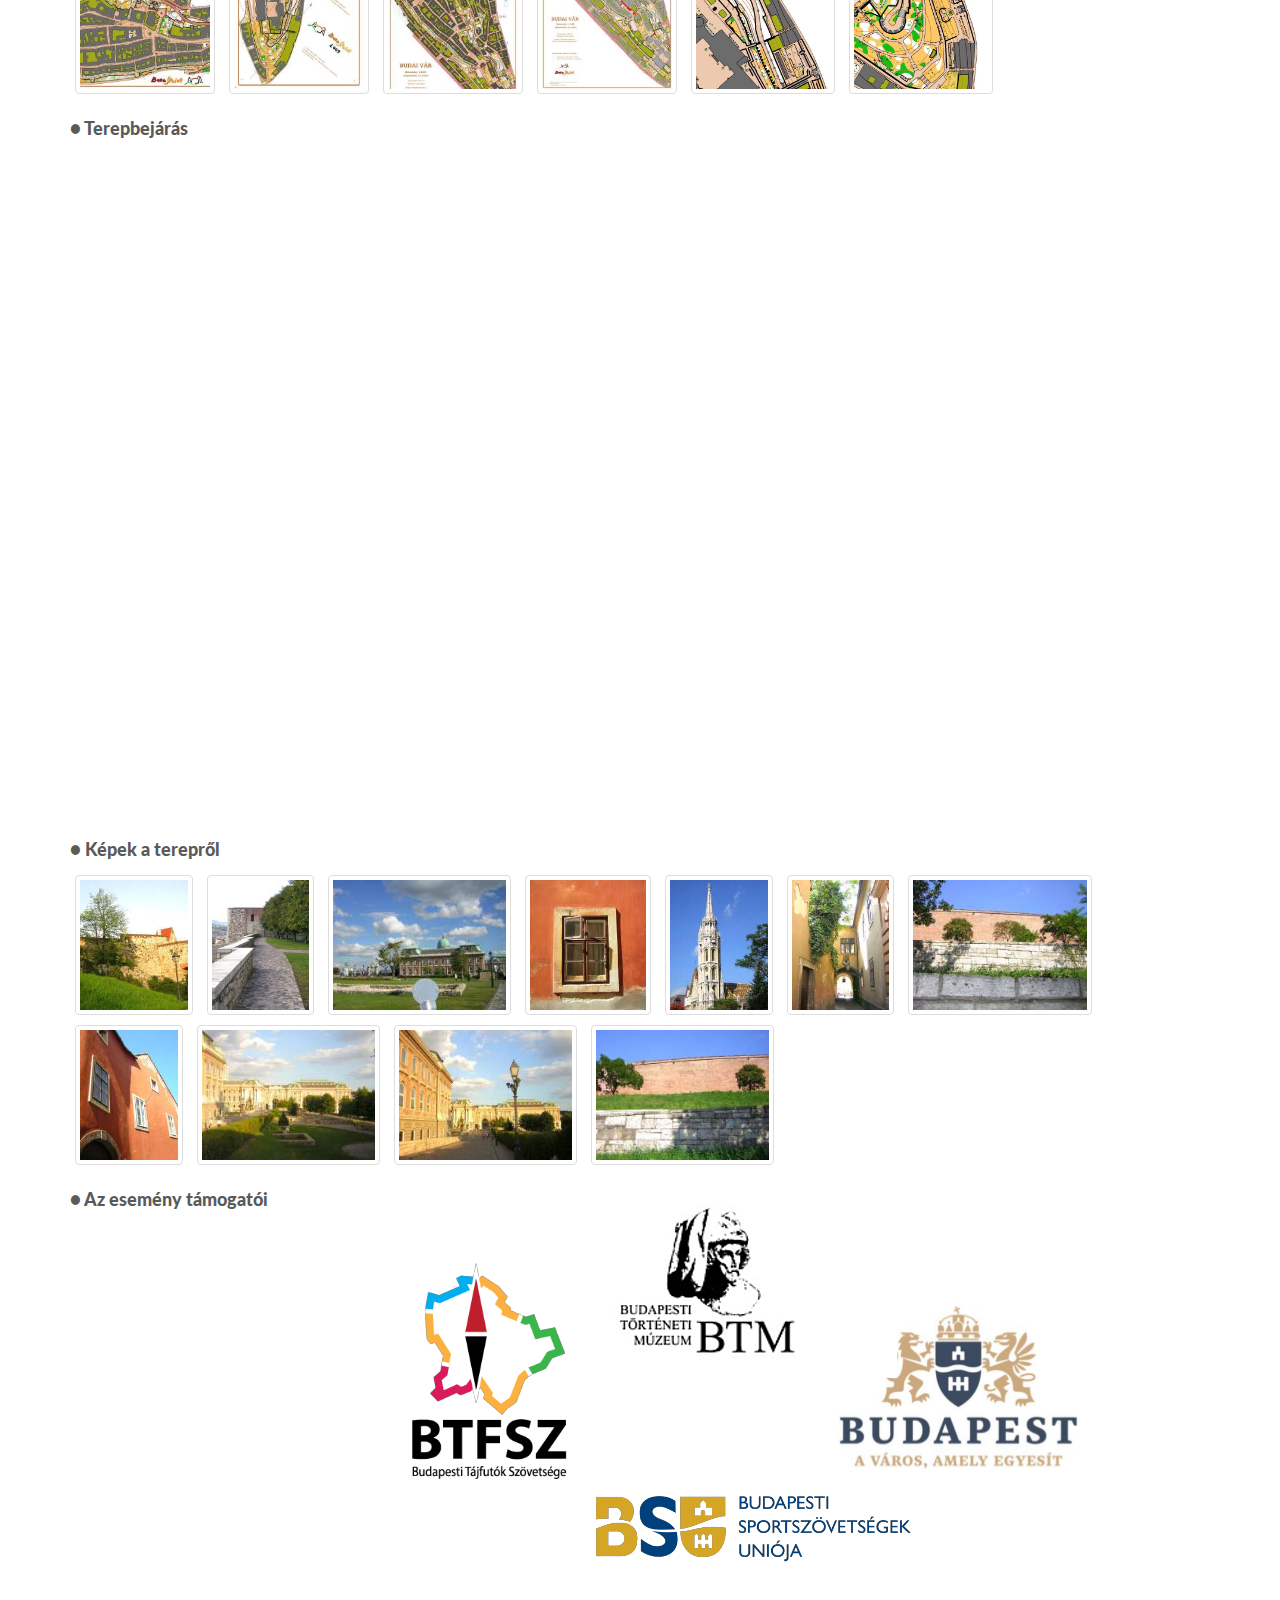
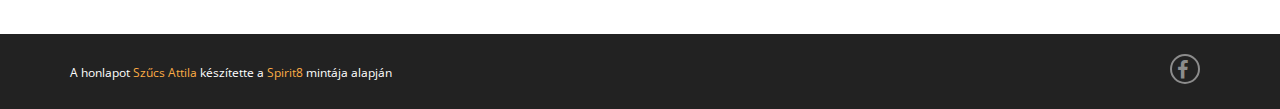
==== commit ca5373be: "bulletin2" ====
--- a/magyar.html
+++ b/magyar.html
@@ -113,6 +113,25 @@
 				</div>
 				<div class="row">
 					<div class="col-md-12">
+						<h3 id="bulletin2"> ● Kiírás</h3>
+						<div class="col-md-3">
+							<a href="http://admin.mtfsz.hu/fajl/get/fajl_id/19981/tipus/render" target="_blank">
+								<img src="img/document.png" class="img-thumbnail">
+							</a>
+						</div>
+						<div class="col-md-9">
+							<p><b>Jelentkezés:</b> 12:00-13:30</p>
+							<p><b>Null idő:</b> 14:00</p>
+							<p>
+								<a href="http://admin.mtfsz.hu/fajl/get/fajl_id/19981/tipus/render" target="_blank">
+									<b>Link</b>
+								</a>
+							</p>
+						</div>
+					</div>
+				</div>
+				<div class="row">
+					<div class="col-md-12">
 						<h3 id="bulletin1"> ● Kiírás</h3>
 						<div class="col-md-3">
 							<a href="http://admin.mtfsz.hu/fajl/get/fajl_id/19738/tipus/render" target="_blank">
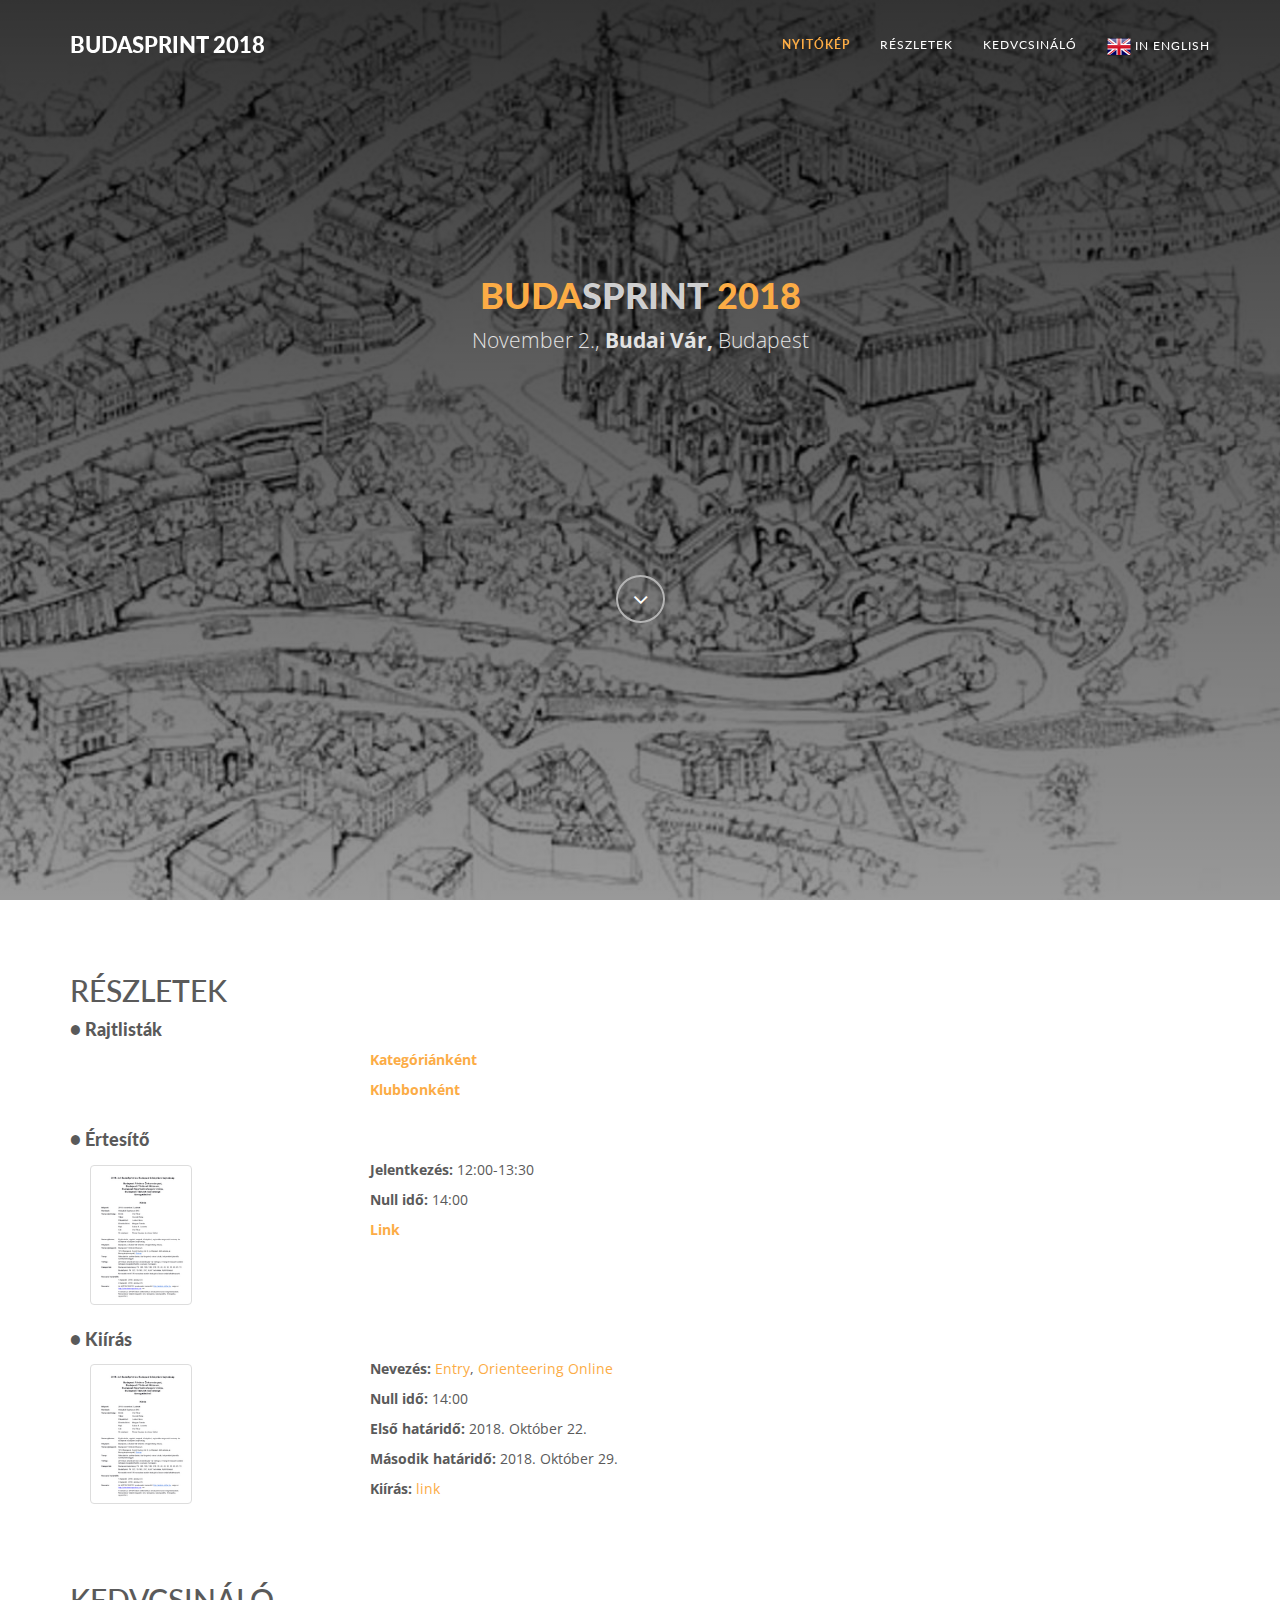
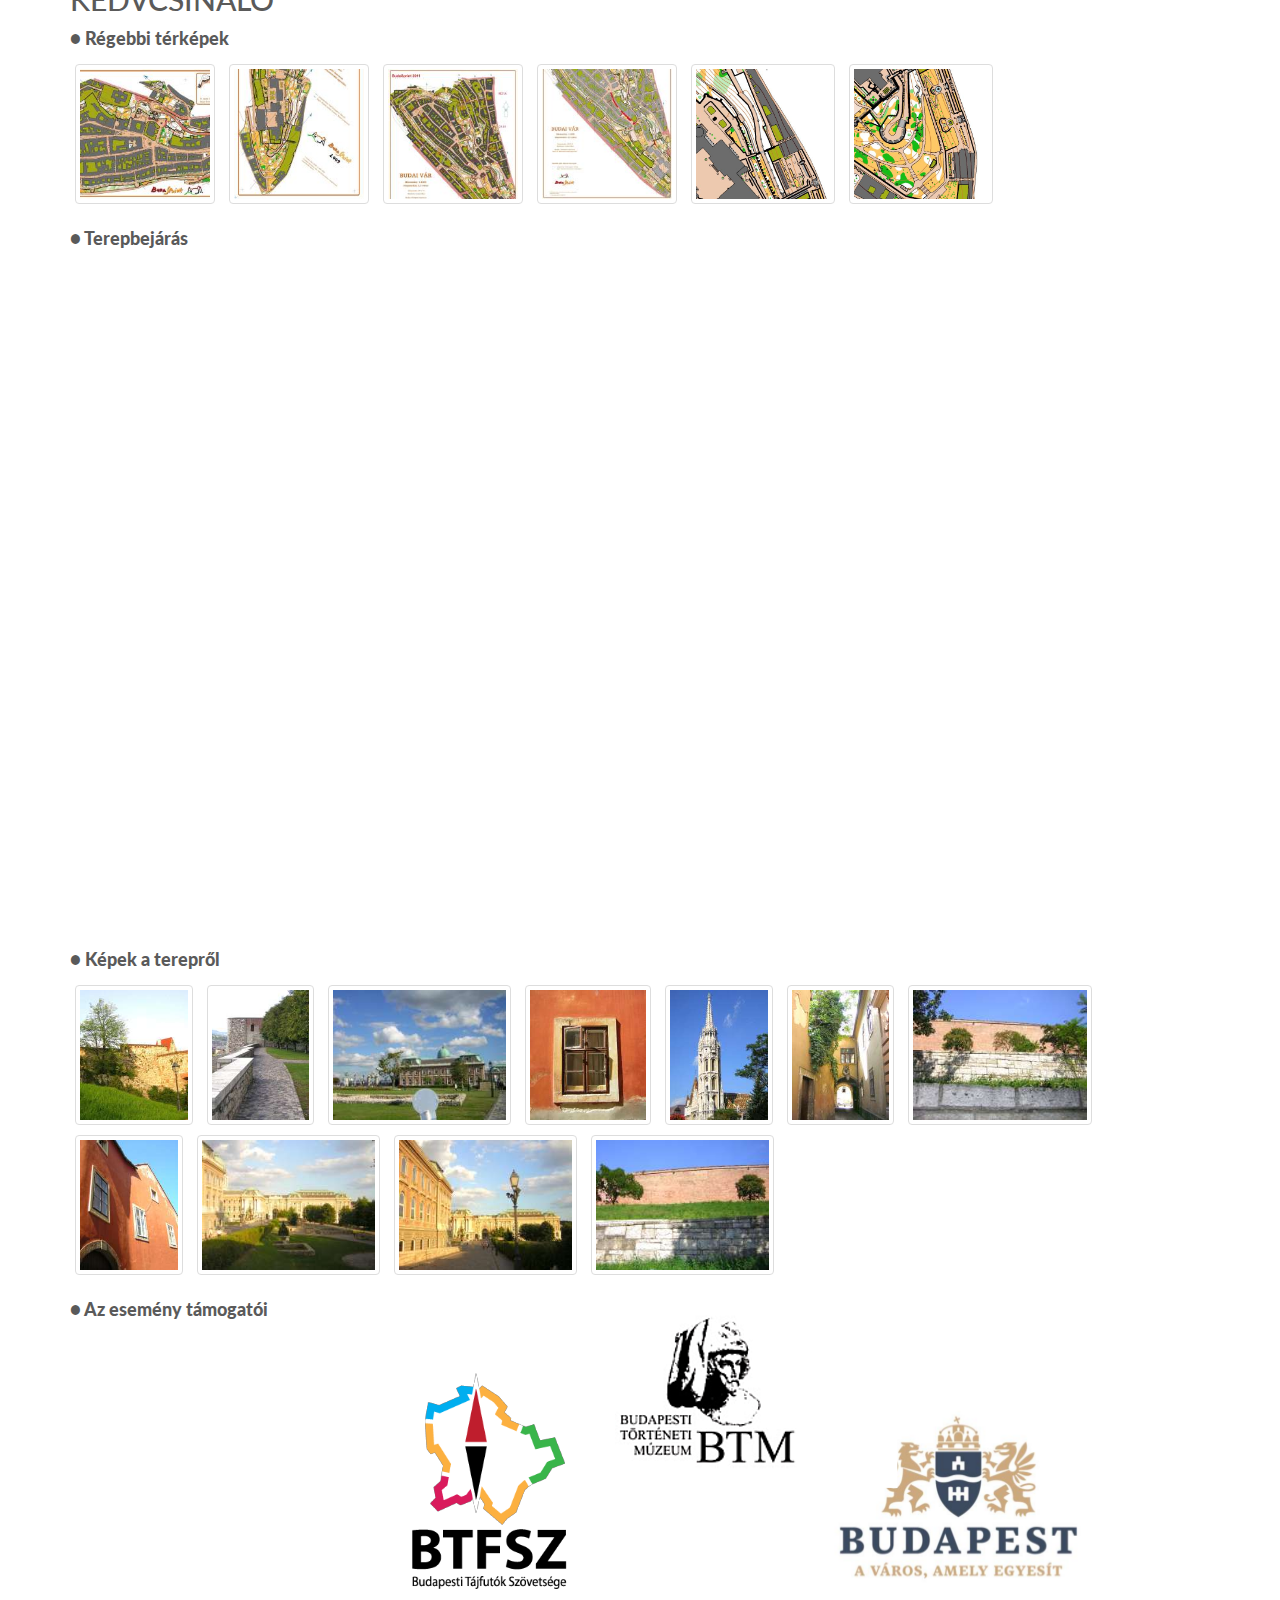
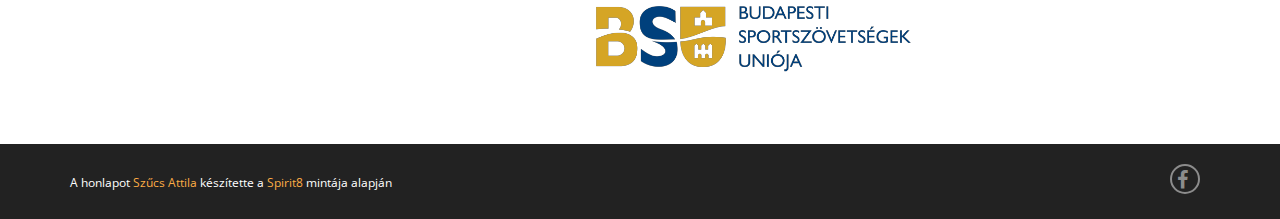
==== commit ff2a16f5: "start lists" ====
--- a/magyar.html
+++ b/magyar.html
@@ -113,7 +113,26 @@
 				</div>
 				<div class="row">
 					<div class="col-md-12">
-						<h3 id="bulletin2"> ● Kiírás</h3>
+						<h3 id="start-list"> ● Rajtlisták</h3>
+						<div class="col-md-3">
+						</div>
+						<div class="col-md-9">
+							<p>
+								<a href="http://admin.mtfsz.hu/fajl/get/fajl_id/19995/tipus/render" target="_blank">
+									<b>Kategóriánként</b>
+								</a>
+							</p>
+							<p>
+								<a href="http://admin.mtfsz.hu/fajl/get/fajl_id/19996/tipus/render" target="_blank">
+									<b>Klubbonként</b>
+								</a>
+							</p>
+						</div>
+					</div>
+				</div>
+				<div class="row">
+					<div class="col-md-12">
+						<h3 id="bulletin2"> ● Értesítő</h3>
 						<div class="col-md-3">
 							<a href="http://admin.mtfsz.hu/fajl/get/fajl_id/19981/tipus/render" target="_blank">
 								<img src="img/document.png" class="img-thumbnail">
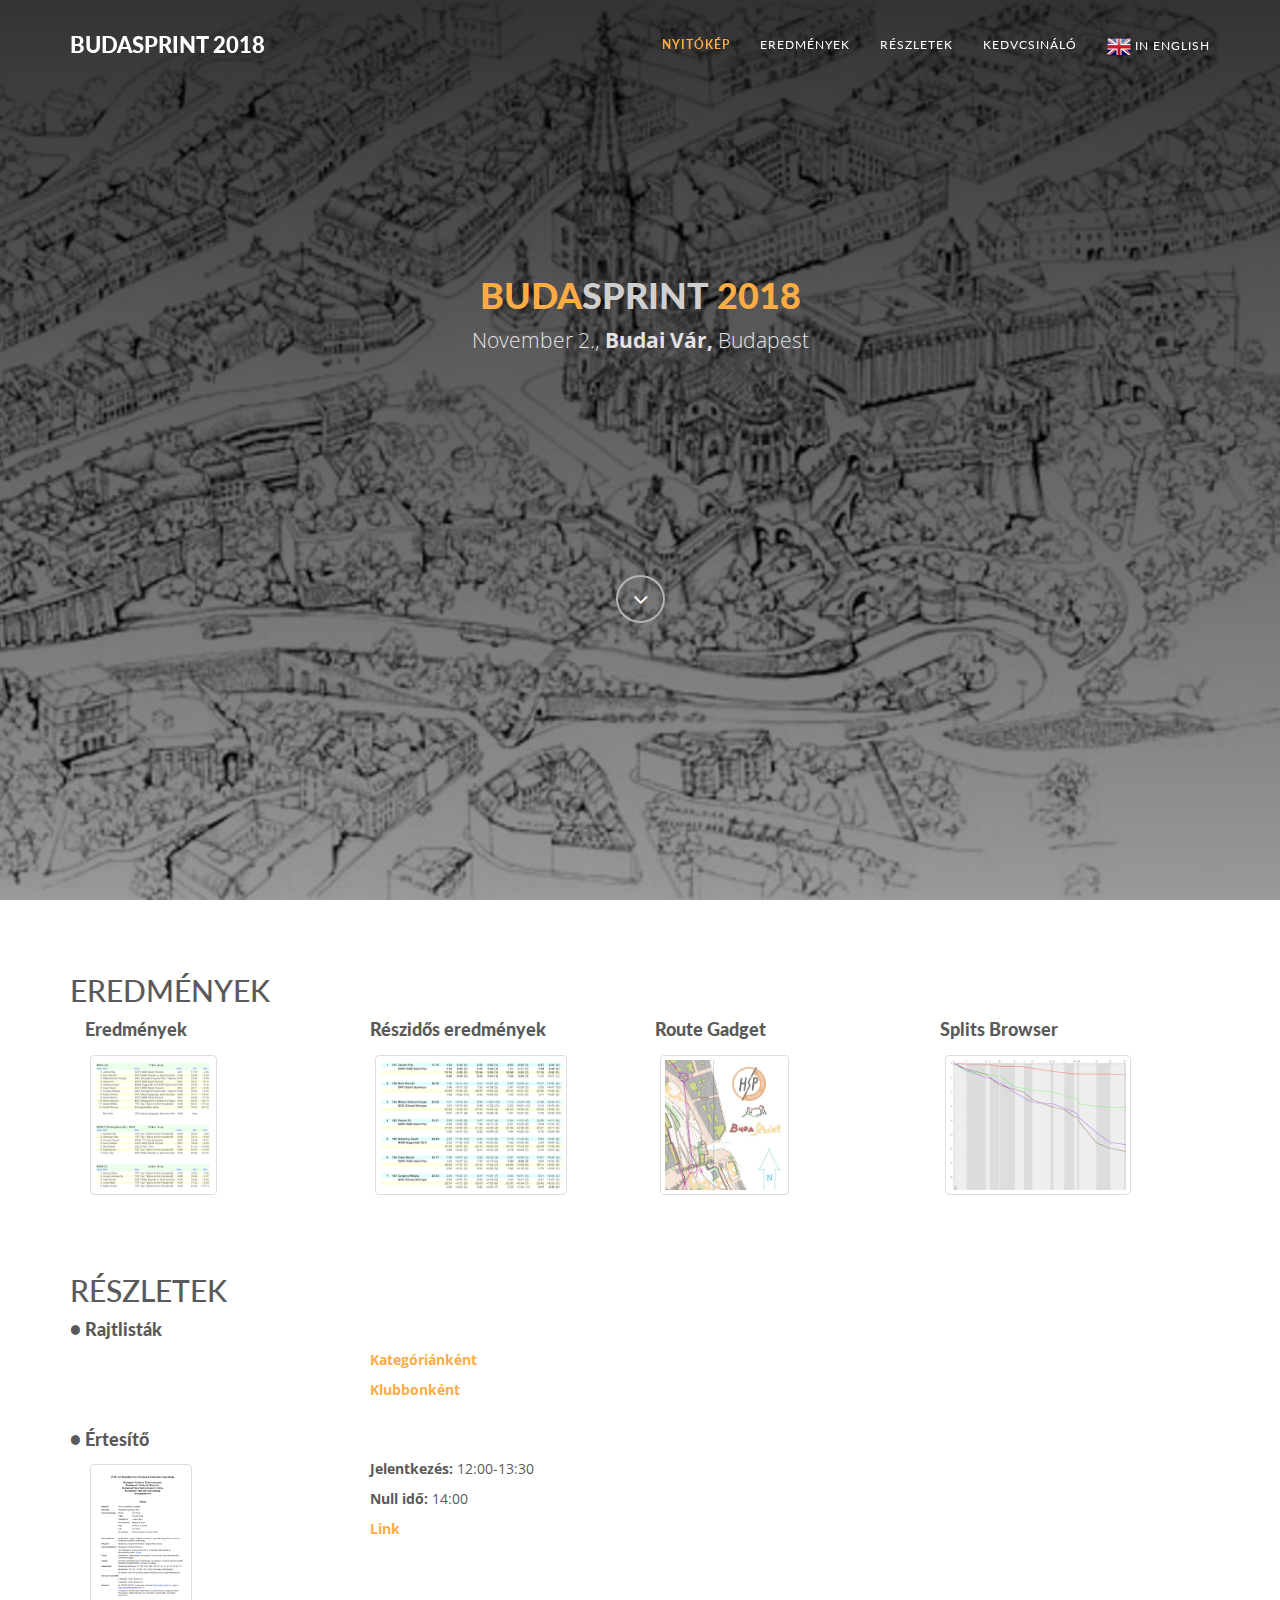
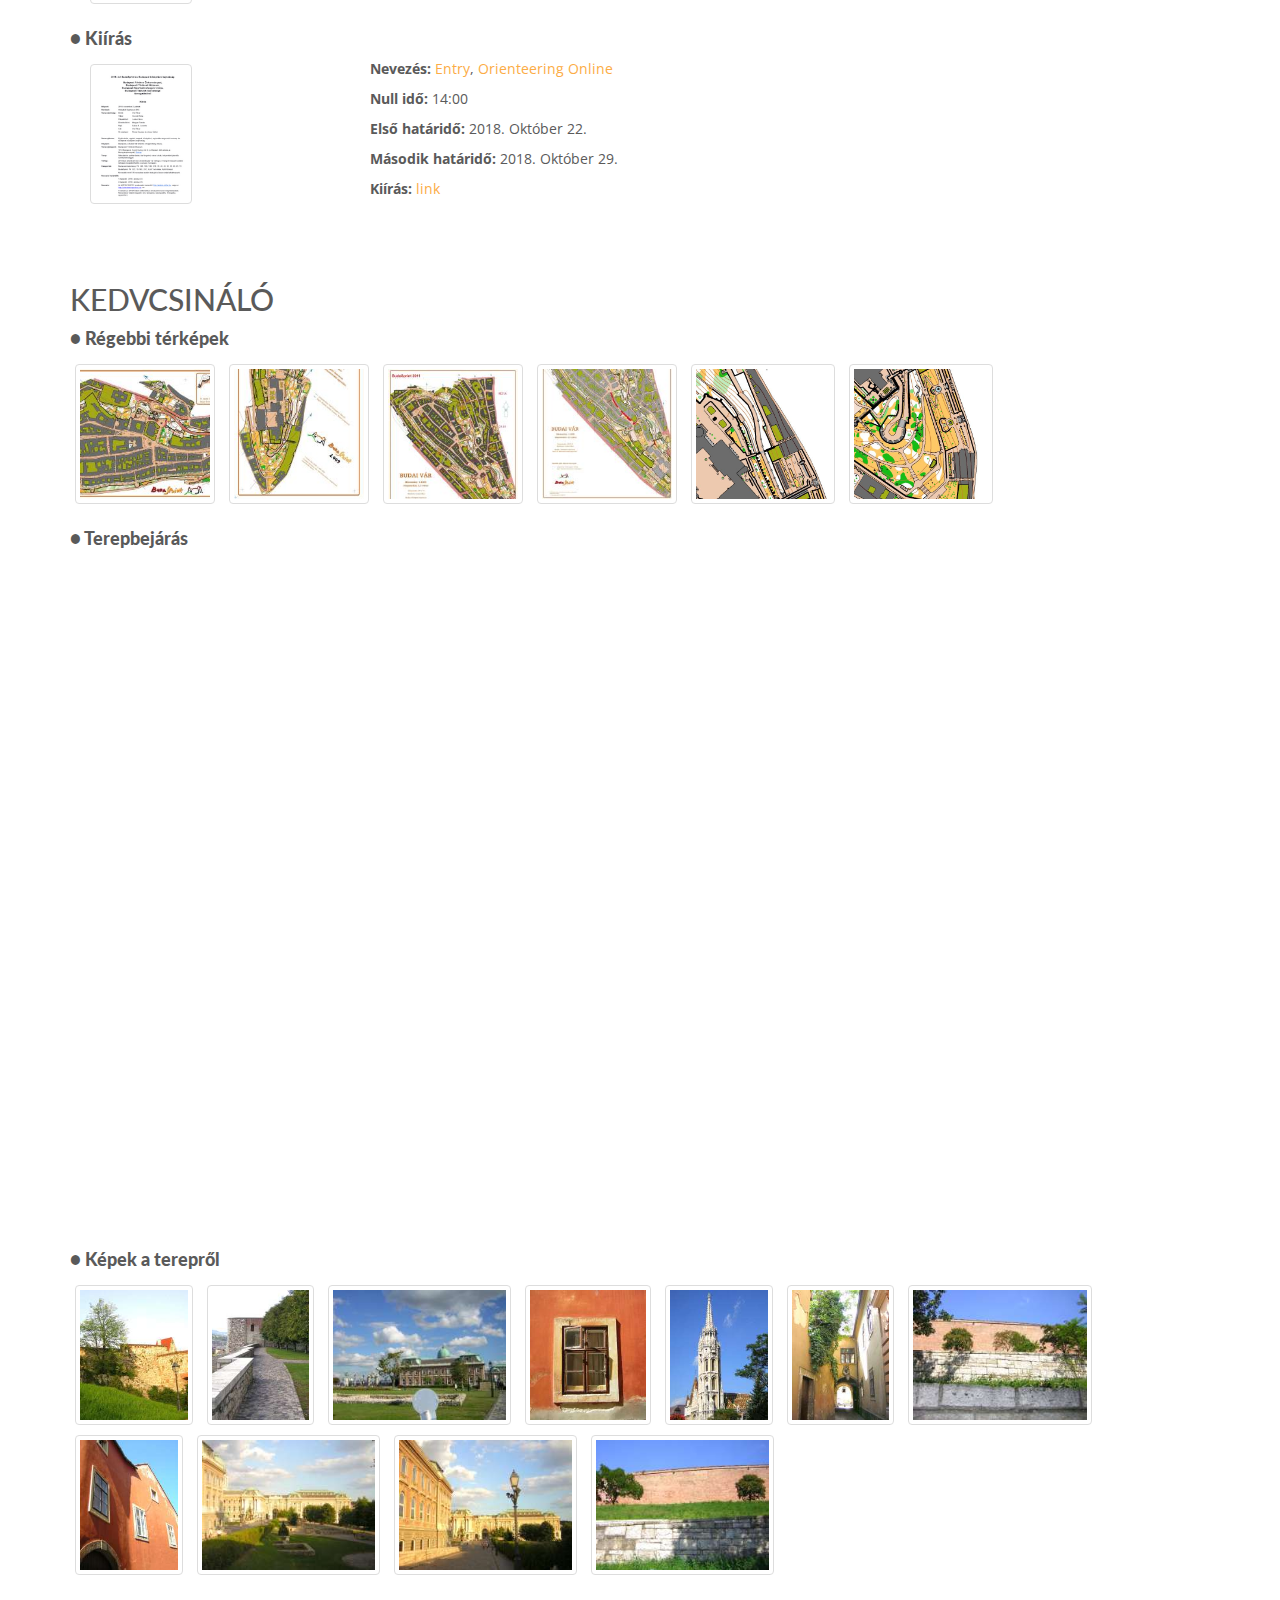
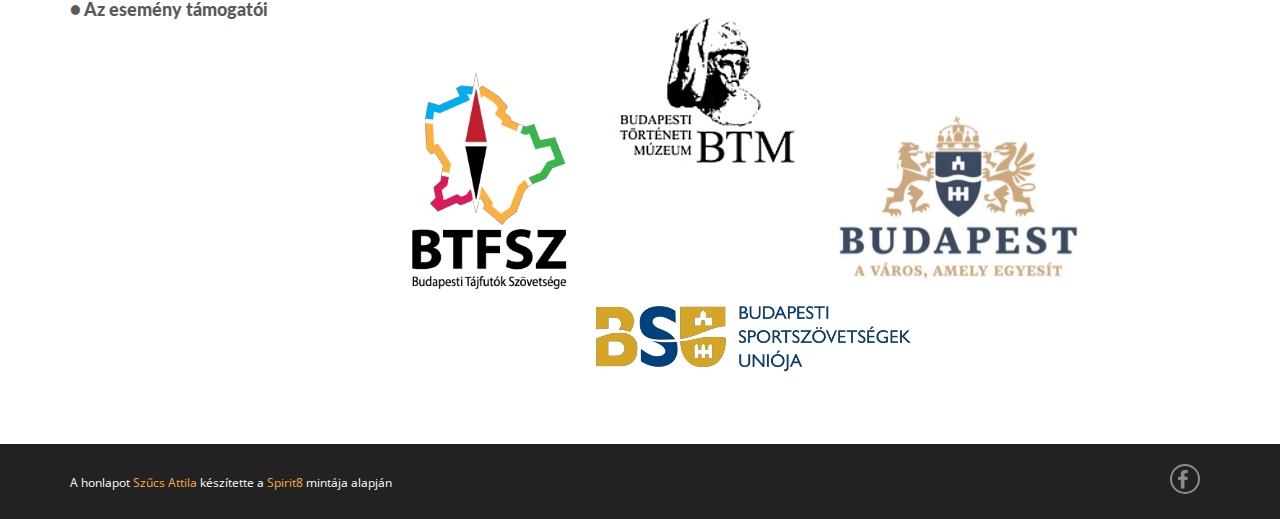
==== commit 2a1ba1a0: "results" ====
--- a/magyar.html
+++ b/magyar.html
@@ -74,6 +74,7 @@
                           <li><a href="#tf-startlists" class="page-scroll">Start lists</a></li>
             <li><a href="http://mtfsz.hu/versenyinfo/11559_i_bs_eredmeny.html" target="_blank" class="page-scroll">Eredmények</a></li>
               -->
+			  <li><a href="#tf-results" class="page-scroll">Eredmények</a></li>
 			  <li><a href="#tf-bulletin" class="page-scroll">Részletek</a></li>
             <li><a href="#tf-teaser" class="page-scroll">Kedvcsináló</a></li>
             <li><a href="index.html">
@@ -99,6 +100,48 @@
 	
 	<!-- dummy Start node, keep it first -->
 	<div id="tf-start">
+	</div>
+
+	<!-- Results Section
+    ==========================================-->
+	<div id="tf-results" class="menu-item">
+		<div class="overlay">
+			<div class="container">
+				<div class="row">
+					<div class="col-md-12">
+						<h2>Eredmények</h2>
+					</div>
+				</div>
+				<div class="row">
+					<div class="col-md-12">
+						<div class="col-md-3 col-sm-6">
+							<h3>Eredmények</h3>
+							<a href="http://admin.mtfsz.hu/fajl/get/fajl_id/20009/tipus/render" target="_blank">
+								<img src="img/results.png" class="img-thumbnail">
+							</a>
+						</div>
+						<div class="col-md-3 col-sm-6">
+							<h3>Részidős eredmények</h3>
+							<a href="http://admin.mtfsz.hu/fajl/get/fajl_id/20010/tipus/render" target="_blank">
+								<img src="img/splits.png" class="img-thumbnail">
+							</a>
+						</div>
+						<div class="col-md-3 col-sm-6">
+							<h3>Route Gadget</h3>
+							<a href="http://rg.mtfsz.hu/cgi-bin/reitti.cgi?act=map&id=1014&kieli=" target="_blank">
+								<img src="img/routegadget.png" class="img-thumbnail">
+							</a>
+						</div>
+						<div class="col-md-3 col-sm-6">
+							<h3>Splits Browser</h3>
+							<a href="http://rg.mtfsz.hu/cgi-bin/reitti.cgi?act=splitsbrowserjs&id=1014" target="_blank">
+								<img src="img/splitsbrowser.png" class="img-thumbnail">
+							</a>
+						</div>
+					</div>
+				</div>
+			</div>
+		</div>
 	</div>
 
 	<!-- Bulletin Section
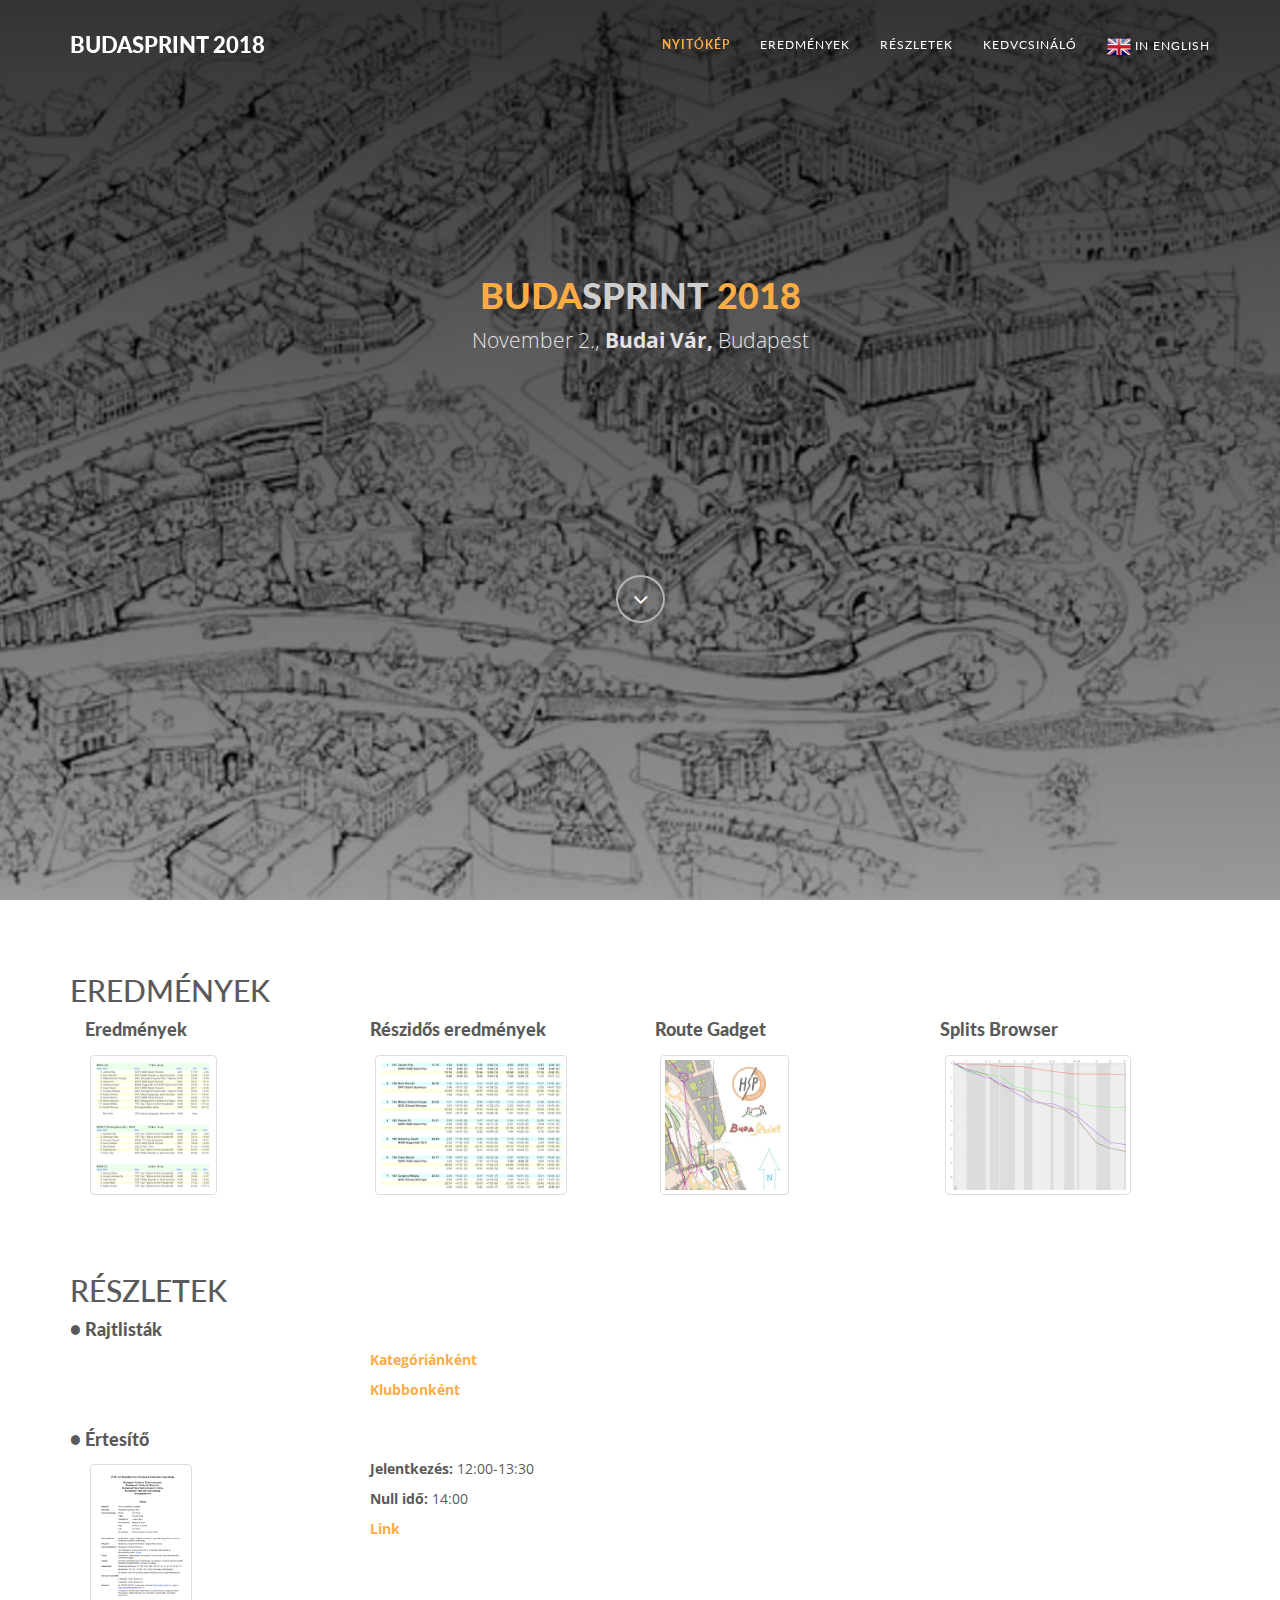
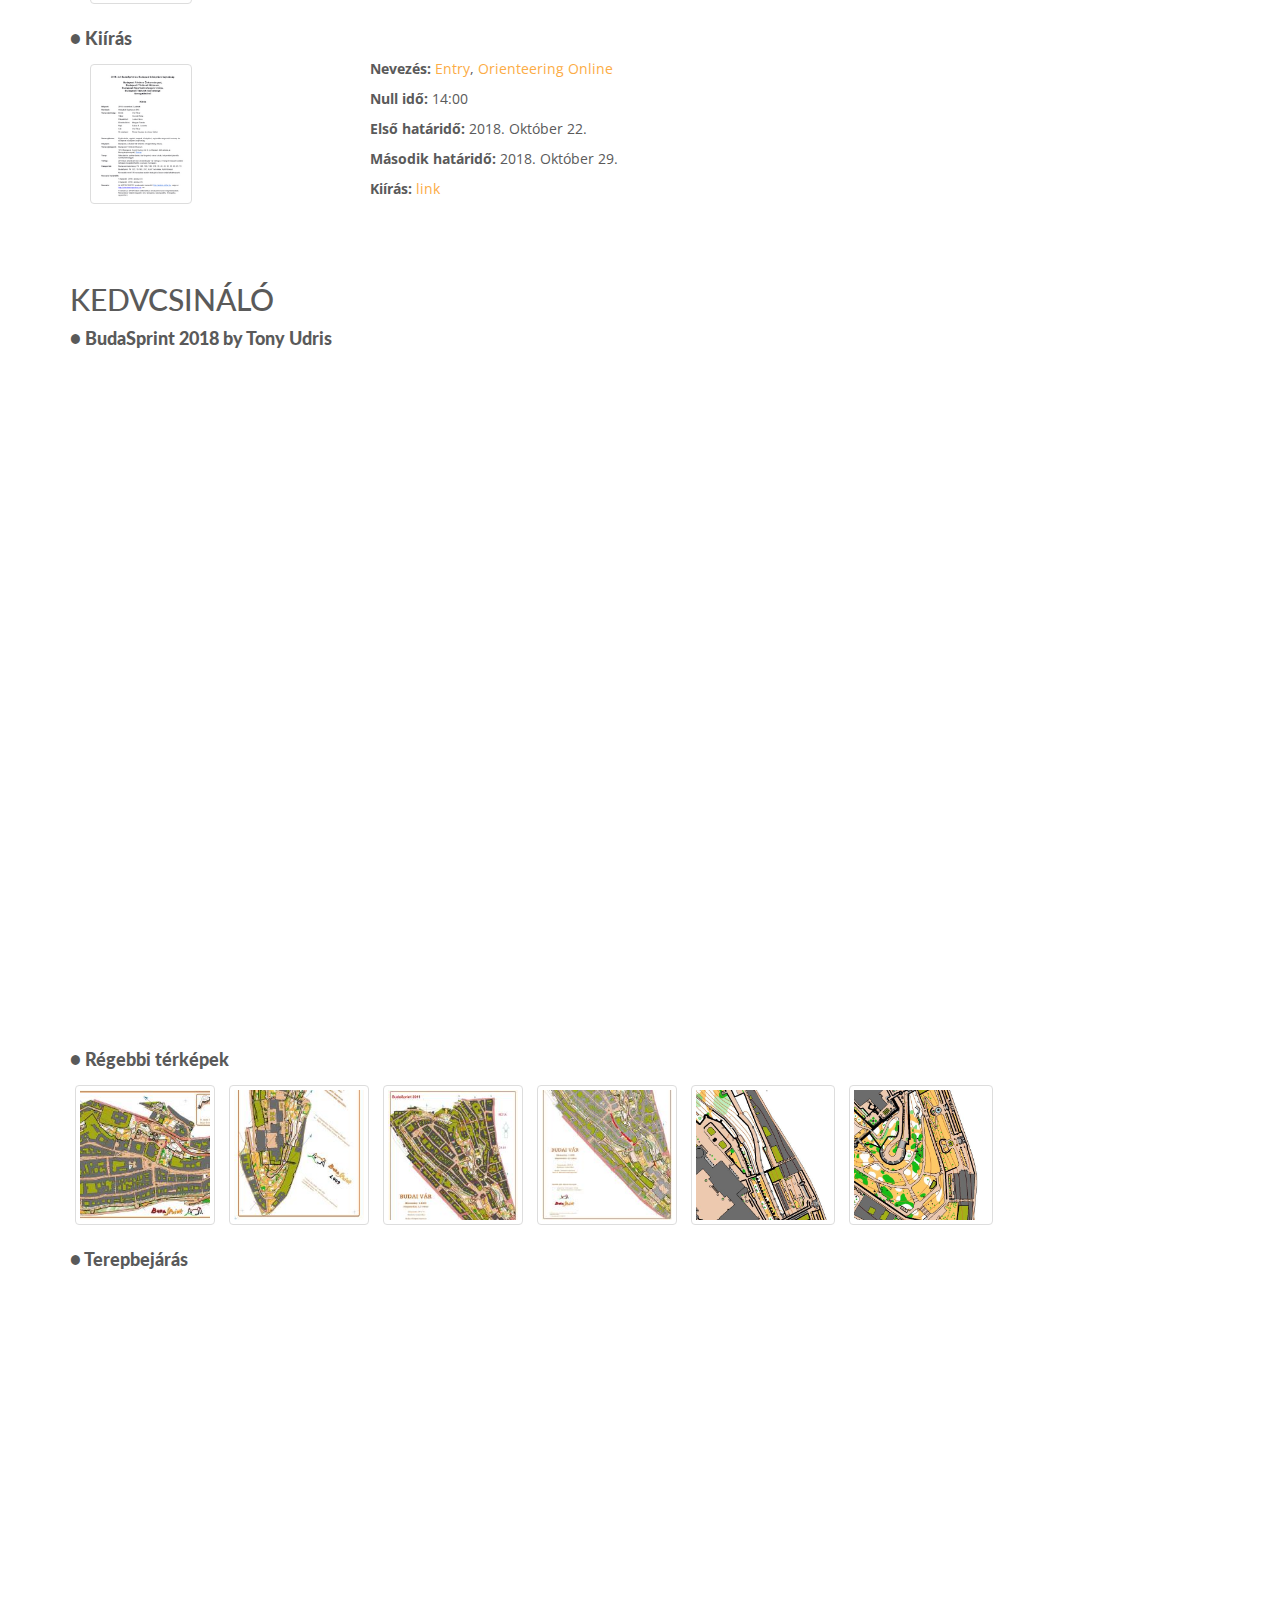
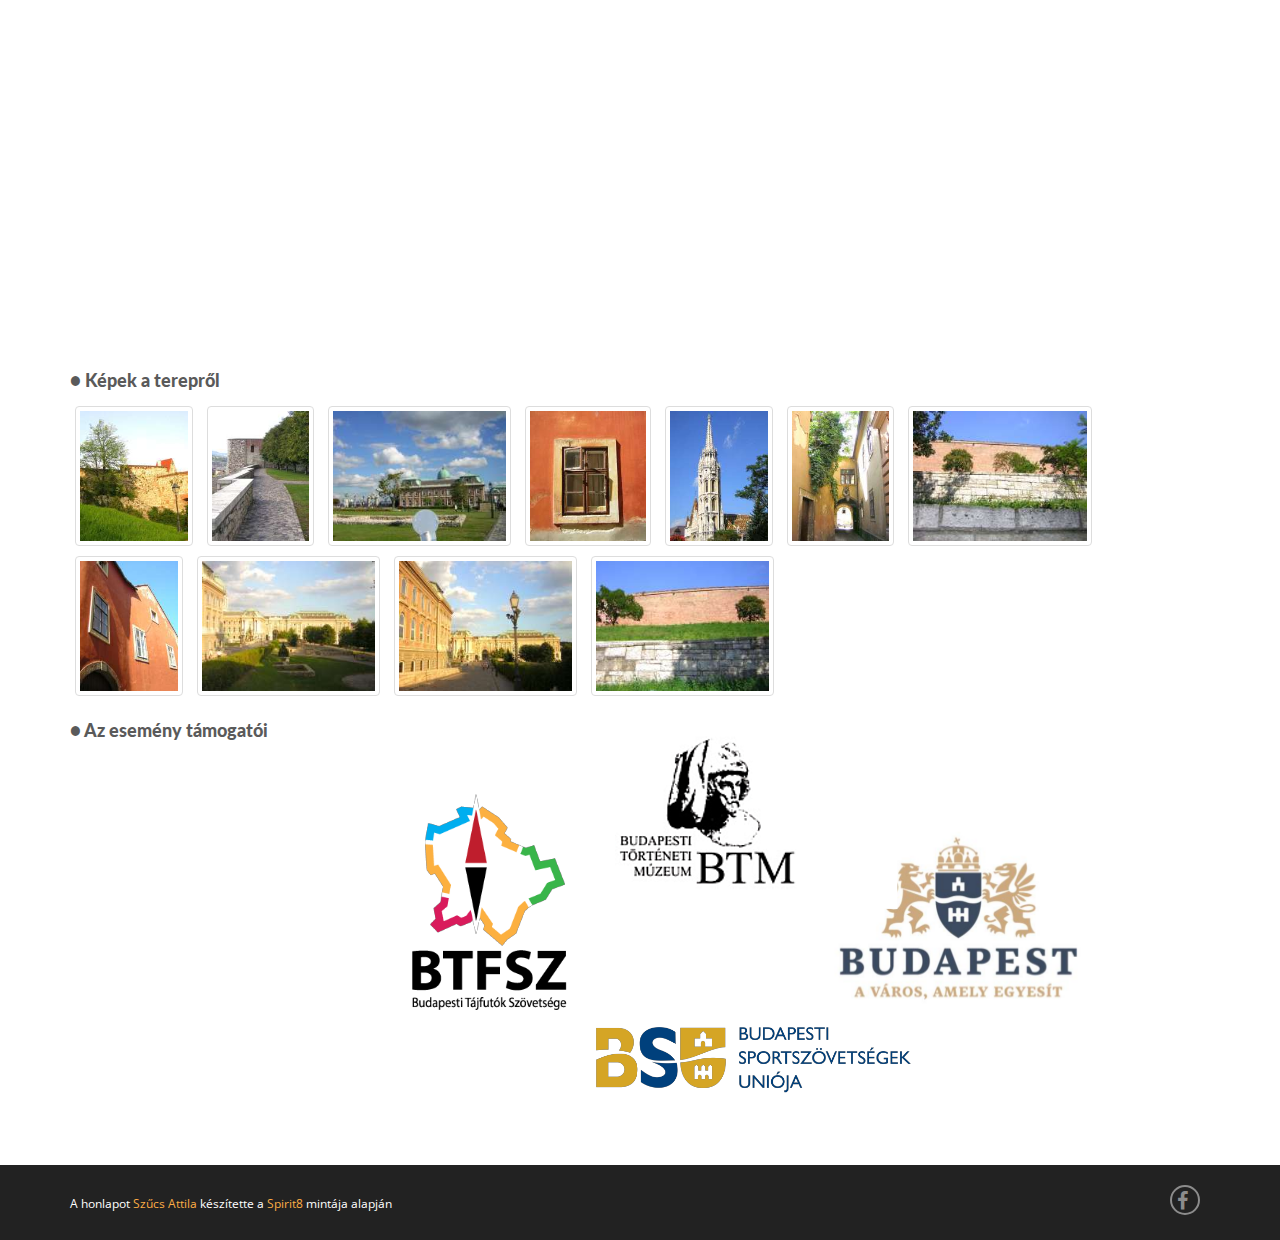
==== commit be72f985: "Add headcam video" ====
--- a/magyar.html
+++ b/magyar.html
@@ -1,103 +1,111 @@
 <!DOCTYPE html>
 <html lang="en">
-  <head>
-    <!-- Basic Page Needs
+
+<head>
+	<!-- Basic Page Needs
     ================================================== -->
-    <meta charset="utf-8">
-    <!--[if IE]><meta http-equiv="x-ua-compatible" content="IE=9" /><![endif]-->
-    <meta name="viewport" content="width=device-width, initial-scale=1">
-    <title>Budasprint 2018</title>
-    <meta name="description" content="Budasprint: kétévente megrendezett tájfutó verseny a Budai várban. Szervező: Hidekúti Spartacus SKE (HSP)">
-    <meta name="keywords" content="orienteering, tájfutás, HSP, Hidegkúti Spartacus, Budasprint">
-    <meta name="author" content="medvekoma.net">
-    
-    <!-- Favicons
+	<meta charset="utf-8">
+	<!--[if IE]><meta http-equiv="x-ua-compatible" content="IE=9" /><![endif]-->
+	<meta name="viewport" content="width=device-width, initial-scale=1">
+	<title>Budasprint 2018</title>
+	<meta name="description"
+		content="Budasprint: kétévente megrendezett tájfutó verseny a Budai várban. Szervező: Hidekúti Spartacus SKE (HSP)">
+	<meta name="keywords" content="orienteering, tájfutás, HSP, Hidegkúti Spartacus, Budasprint">
+	<meta name="author" content="medvekoma.net">
+
+	<!-- Favicons
     ================================================== -->
-    <link rel="shortcut icon" href="img/favicon.ico" type="image/x-icon">
-    <link rel="apple-touch-icon" href="img/apple-touch-icon.png">
-    <link rel="apple-touch-icon" sizes="72x72" href="img/apple-touch-icon-72x72.png">
-    <link rel="apple-touch-icon" sizes="114x114" href="img/apple-touch-icon-114x114.png">
-
-    <!-- Bootstrap -->
-    <link rel="stylesheet" type="text/css"  href="css/bootstrap.css">
-    <link rel="stylesheet" type="text/css" href="fonts/font-awesome/css/font-awesome.css">
-
-    <!-- Slider
+	<link rel="shortcut icon" href="img/favicon.ico" type="image/x-icon">
+	<link rel="apple-touch-icon" href="img/apple-touch-icon.png">
+	<link rel="apple-touch-icon" sizes="72x72" href="img/apple-touch-icon-72x72.png">
+	<link rel="apple-touch-icon" sizes="114x114" href="img/apple-touch-icon-114x114.png">
+
+	<!-- Bootstrap -->
+	<link rel="stylesheet" type="text/css" href="css/bootstrap.css">
+	<link rel="stylesheet" type="text/css" href="fonts/font-awesome/css/font-awesome.css">
+
+	<!-- Slider
     ================================================== -->
-    <link href="css/owl.carousel.css" rel="stylesheet" media="screen">
-    <link href="css/owl.theme.css" rel="stylesheet" media="screen">
-
-    <!-- Stylesheet
+	<link href="css/owl.carousel.css" rel="stylesheet" media="screen">
+	<link href="css/owl.theme.css" rel="stylesheet" media="screen">
+
+	<!-- Stylesheet
     ================================================== -->
-    <link rel="stylesheet" type="text/css"  href="css/style.css">
-    <link rel="stylesheet" type="text/css" href="css/responsive.css">
-
-    <link href='http://fonts.googleapis.com/css?family=Lato:100,300,400,700,900,100italic,300italic,400italic,700italic,900italic' rel='stylesheet' type='text/css'>
-    <link href='http://fonts.googleapis.com/css?family=Open+Sans:300italic,400italic,600italic,700italic,800italic,700,300,600,800,400' rel='stylesheet' type='text/css'>
-	
+	<link rel="stylesheet" type="text/css" href="css/style.css">
+	<link rel="stylesheet" type="text/css" href="css/responsive.css">
+
+	<link
+		href='http://fonts.googleapis.com/css?family=Lato:100,300,400,700,900,100italic,300italic,400italic,700italic,900italic'
+		rel='stylesheet' type='text/css'>
+	<link
+		href='http://fonts.googleapis.com/css?family=Open+Sans:300italic,400italic,600italic,700italic,800italic,700,300,600,800,400'
+		rel='stylesheet' type='text/css'>
+
 	<!-- image gallery -->
 	<link rel="stylesheet" href="css/blueimp-gallery.min.css">
 
-    <script type="text/javascript" src="js/modernizr.custom.js"></script>
-
-    <!-- HTML5 shim and Respond.js for IE8 support of HTML5 elements and media queries -->
-    <!-- WARNING: Respond.js doesn't work if you view the page via file:// -->
-    <!--[if lt IE 9]>
+	<script type="text/javascript" src="js/modernizr.custom.js"></script>
+
+	<!-- HTML5 shim and Respond.js for IE8 support of HTML5 elements and media queries -->
+	<!-- WARNING: Respond.js doesn't work if you view the page via file:// -->
+	<!--[if lt IE 9]>
       <script src="https://oss.maxcdn.com/html5shiv/3.7.2/html5shiv.min.js"></script>
       <script src="https://oss.maxcdn.com/respond/1.4.2/respond.min.js"></script>
     <![endif]-->
-  </head>
-  <body>
-    <!-- Navigation
+</head>
+
+<body>
+	<!-- Navigation
     ==========================================-->
-    <nav id="tf-menu" class="navbar navbar-default navbar-fixed-top">
-      <div class="container">
-        <!-- Brand and toggle get grouped for better mobile display -->
-        <div class="navbar-header">
-          <button type="button" class="navbar-toggle collapsed" data-toggle="collapse" data-target="#bs-example-navbar-collapse-1">
-            <span class="sr-only">Toggle navigation</span>
-            <span class="icon-bar"></span>
-            <span class="icon-bar"></span>
-            <span class="icon-bar"></span>
-          </button>
-          <a class="navbar-brand" href="magyar.html">Budasprint 2018</a>
-        </div>
-
-        <!-- Collect the nav links, forms, and other content for toggling -->
-        <div class="collapse navbar-collapse" id="bs-example-navbar-collapse-1">
-          <ul class="nav navbar-nav navbar-right">
-            <li><a href="#tf-home" class="page-scroll">Nyitókép</a></li>
-			  <!--
+	<nav id="tf-menu" class="navbar navbar-default navbar-fixed-top">
+		<div class="container">
+			<!-- Brand and toggle get grouped for better mobile display -->
+			<div class="navbar-header">
+				<button type="button" class="navbar-toggle collapsed" data-toggle="collapse"
+					data-target="#bs-example-navbar-collapse-1">
+					<span class="sr-only">Toggle navigation</span>
+					<span class="icon-bar"></span>
+					<span class="icon-bar"></span>
+					<span class="icon-bar"></span>
+				</button>
+				<a class="navbar-brand" href="magyar.html">Budasprint 2018</a>
+			</div>
+
+			<!-- Collect the nav links, forms, and other content for toggling -->
+			<div class="collapse navbar-collapse" id="bs-example-navbar-collapse-1">
+				<ul class="nav navbar-nav navbar-right">
+					<li><a href="#tf-home" class="page-scroll">Nyitókép</a></li>
+					<!--
                           <li><a href="#tf-bulletin1" class="page-scroll">Értesítő</a></li>
                           <li><a href="#tf-entry" class="page-scroll">Nevezés</a></li>
                           <li><a href="#tf-bulletin2" class="page-scroll">Bulletin 2</a></li>
                           <li><a href="#tf-startlists" class="page-scroll">Start lists</a></li>
             <li><a href="http://mtfsz.hu/versenyinfo/11559_i_bs_eredmeny.html" target="_blank" class="page-scroll">Eredmények</a></li>
               -->
-			  <li><a href="#tf-results" class="page-scroll">Eredmények</a></li>
-			  <li><a href="#tf-bulletin" class="page-scroll">Részletek</a></li>
-            <li><a href="#tf-teaser" class="page-scroll">Kedvcsináló</a></li>
-            <li><a href="index.html">
-				<img src="img/uk.png" height="24px" alt=""/>
-				In English
-			</a></li>
-          </ul>
-        </div><!-- /.navbar-collapse -->
-      </div><!-- /.container-fluid -->
-    </nav>
-
-    <!-- Home Page
+					<li><a href="#tf-results" class="page-scroll">Eredmények</a></li>
+					<li><a href="#tf-bulletin" class="page-scroll">Részletek</a></li>
+					<li><a href="#tf-teaser" class="page-scroll">Kedvcsináló</a></li>
+					<li><a href="index.html">
+							<img src="img/uk.png" height="24px" alt="" />
+							In English
+						</a></li>
+				</ul>
+			</div><!-- /.navbar-collapse -->
+		</div><!-- /.container-fluid -->
+	</nav>
+
+	<!-- Home Page
     ==========================================-->
-    <div id="tf-home" class="text-center">
-        <div class="overlay">
-            <div class="content">
-                <h1><strong><span class="color">Buda</span>sprint <span class="color">2018</span></strong></h1>
-                <p class="lead">November 2., <strong>Budai Vár, </strong>Budapest<strong></strong></p>
-                <a href="#tf-start" class="fa fa-angle-down page-scroll"></a>
-            </div>
-        </div>
-    </div>
-	
+	<div id="tf-home" class="text-center">
+		<div class="overlay">
+			<div class="content">
+				<h1><strong><span class="color">Buda</span>sprint <span class="color">2018</span></strong></h1>
+				<p class="lead">November 2., <strong>Budai Vár, </strong>Budapest<strong></strong></p>
+				<a href="#tf-start" class="fa fa-angle-down page-scroll"></a>
+			</div>
+		</div>
+	</div>
+
 	<!-- dummy Start node, keep it first -->
 	<div id="tf-start">
 	</div>
@@ -128,13 +136,13 @@
 						</div>
 						<div class="col-md-3 col-sm-6">
 							<h3>Route Gadget</h3>
-							<a href="http://rg.mtfsz.hu/cgi-bin/reitti.cgi?act=map&id=1014&kieli=" target="_blank">
+							<a href="http://rg.mtfsz.hu/rg2/index.php#1014" target="_blank">
 								<img src="img/routegadget.png" class="img-thumbnail">
 							</a>
 						</div>
 						<div class="col-md-3 col-sm-6">
 							<h3>Splits Browser</h3>
-							<a href="http://rg.mtfsz.hu/cgi-bin/reitti.cgi?act=splitsbrowserjs&id=1014" target="_blank">
+							<a href="http://rg.mtfsz.hu/rg2/rg2api.php?type=splitsbrowser&id=1014" target="_blank">
 								<img src="img/splitsbrowser.png" class="img-thumbnail">
 							</a>
 						</div>
@@ -202,16 +210,18 @@
 						</div>
 						<div class="col-md-9">
 							<p><b>Nevezés:</b>
-								<a href="http://nevezes.mtfsz.hu/index.php?page=414&event=6461" target="_blank">Entry</a>,
+								<a href="http://nevezes.mtfsz.hu/index.php?page=414&event=6461"
+									target="_blank">Entry</a>,
 								<a href="http://www.orienteeringonline.net/CompetitionBasicInfo.aspx?CompetitionID=4037"
-								   target="_blank">Orienteering Online</a>
+									target="_blank">Orienteering Online</a>
 							</p>
 							<p><b>Null idő:</b> 14:00</p>
 							<p><b>Első határidő:</b> 2018. Október 22.</p>
 							<p><b>Második határidő:</b> 2018. Október 29.</p>
 							<p>
 								<b>Kiírás:</b>
-								<a href="http://admin.mtfsz.hu/fajl/get/fajl_id/19738/tipus/render" target="_blank">link</a>
+								<a href="http://admin.mtfsz.hu/fajl/get/fajl_id/19738/tipus/render"
+									target="_blank">link</a>
 							</p>
 						</div>
 					</div>
@@ -220,14 +230,23 @@
 		</div>
 	</div>
 
-    <!-- Teaser Section
+	<!-- Teaser Section
     ==========================================-->
-    <div id="tf-teaser" class="menu-item">
-       <div class="overlay">
-            <div class="container">
+	<div id="tf-teaser" class="menu-item">
+		<div class="overlay">
+			<div class="container">
 				<div class="row">
 					<div class="col-md-12">
 						<h2>Kedvcsináló</h2>
+					</div>
+				</div>
+				<div class="row">
+					<div class="col-md-12">
+						<h3> ● BudaSprint 2018 by Tony Udris</h3>
+						<div class="video-container">
+							<iframe width="560" height="315" src="https://www.youtube.com/embed/ofFFkBN0pr4"
+								frameborder="0" allowfullscreen></iframe>
+						</div>
 					</div>
 				</div>
 				<div class="row">
@@ -259,7 +278,8 @@
 					<div class="col-md-12">
 						<h3> ● Terepbejárás</h3>
 						<div class="video-container">
-							<iframe width="560" height="315" src="https://www.youtube.com/embed/K4VAAgcFV8A" frameborder="0" allowfullscreen></iframe>
+							<iframe width="560" height="315" src="https://www.youtube.com/embed/K4VAAgcFV8A"
+								frameborder="0" allowfullscreen></iframe>
 						</div>
 					</div>
 				</div>
@@ -306,30 +326,34 @@
 				<div class="row">
 					<div class="col-md-12" style="display: flex;">
 						<h3> ● Az esemény támogatói</h3>
-						<img class="" src="img/supporters.png" title="Támogatóink" alt="Támogatóink" style="margin: 20px auto;" />
-					</div>
-				</div>
-			</div>
-        </div>
-    </div>
-
-    <nav id="footer">
-        <div class="container">
-            <div class="pull-left fnav">
-                <p>A honlapot <a href="http://medvekoma.net">Szűcs Attila</a> készítette a <a href="https://shapebootstrap.net/item/1524983-spirit8-free-bootstrap-html-template">Spirit8</a> mintája alapján</p>
-            </div>
-            <div class="pull-right fnav">
-                <ul class="footer-social">
-                    <li><a href="https://www.facebook.com/hidegkuti.spartacus?fref=ts"><i class="fa fa-facebook"></i></a></li>
+						<img class="" src="img/supporters.png" title="Támogatóink" alt="Támogatóink"
+							style="margin: 20px auto;" />
+					</div>
+				</div>
+			</div>
+		</div>
+	</div>
+
+	<nav id="footer">
+		<div class="container">
+			<div class="pull-left fnav">
+				<p>A honlapot <a href="http://medvekoma.net">Szűcs Attila</a> készítette a <a
+						href="https://shapebootstrap.net/item/1524983-spirit8-free-bootstrap-html-template">Spirit8</a>
+					mintája alapján</p>
+			</div>
+			<div class="pull-right fnav">
+				<ul class="footer-social">
+					<li><a href="https://www.facebook.com/hidegkuti.spartacus?fref=ts"><i
+								class="fa fa-facebook"></i></a></li>
 					<!--
                     <li><a href="#"><i class="fa fa-dribbble"></i></a></li>
                     <li><a href="#"><i class="fa fa-google-plus"></i></a></li>
                     <li><a href="#"><i class="fa fa-twitter"></i></a></li>
 					-->
-                </ul>
-            </div>
-        </div>
-    </nav>
+				</ul>
+			</div>
+		</div>
+	</nav>
 
 	<!-- The Gallery as lightbox dialog, should be a child element of the document body -->
 	<div id="blueimp-gallery" class="blueimp-gallery blueimp-gallery-controls">
@@ -342,36 +366,37 @@
 		<ol class="indicator"></ol>
 	</div>
 
-    <!-- jQuery (necessary for Bootstrap's JavaScript plugins) -->
-    <script src="https://ajax.googleapis.com/ajax/libs/jquery/1.11.1/jquery.min.js"></script>
-    <script type="text/javascript" src="js/jquery.1.11.1.js"></script>
-    <!-- Include all compiled plugins (below), or include individual files as needed -->
-    <script type="text/javascript" src="js/bootstrap.js"></script>
-    <script type="text/javascript" src="js/SmoothScroll.js"></script>
-    <script type="text/javascript" src="js/jquery.isotope.js"></script>
-
-    <script src="js/owl.carousel.js"></script>
-
-    <!-- Javascripts
+	<!-- jQuery (necessary for Bootstrap's JavaScript plugins) -->
+	<script src="https://ajax.googleapis.com/ajax/libs/jquery/1.11.1/jquery.min.js"></script>
+	<script type="text/javascript" src="js/jquery.1.11.1.js"></script>
+	<!-- Include all compiled plugins (below), or include individual files as needed -->
+	<script type="text/javascript" src="js/bootstrap.js"></script>
+	<script type="text/javascript" src="js/SmoothScroll.js"></script>
+	<script type="text/javascript" src="js/jquery.isotope.js"></script>
+
+	<script src="js/owl.carousel.js"></script>
+
+	<!-- Javascripts
     ================================================== -->
-    <script type="text/javascript" src="js/main.js"></script>
-	
+	<script type="text/javascript" src="js/main.js"></script>
+
 	<!-- image gallery -->
 	<script src="js/blueimp-gallery.min.js"></script>
-	
+
 	<script>
-	function lightboxClick(event) {
-		event = event || window.event;
-		var target = event.target || event.srcElement,
-			link = target.src ? target.parentNode : target,
-			options = {index: link, event: event},
-			links = this.getElementsByTagName('a');
-		blueimp.Gallery(links, options);
-	};
-		
-	document.getElementById('links').onclick = lightboxClick;
-	document.getElementById('maps').onclick = lightboxClick;
+		function lightboxClick(event) {
+			event = event || window.event;
+			var target = event.target || event.srcElement,
+				link = target.src ? target.parentNode : target,
+				options = { index: link, event: event },
+				links = this.getElementsByTagName('a');
+			blueimp.Gallery(links, options);
+		};
+
+		document.getElementById('links').onclick = lightboxClick;
+		document.getElementById('maps').onclick = lightboxClick;
 	</script>
 
-  </body>
-</html>
+</body>
+
+</html>